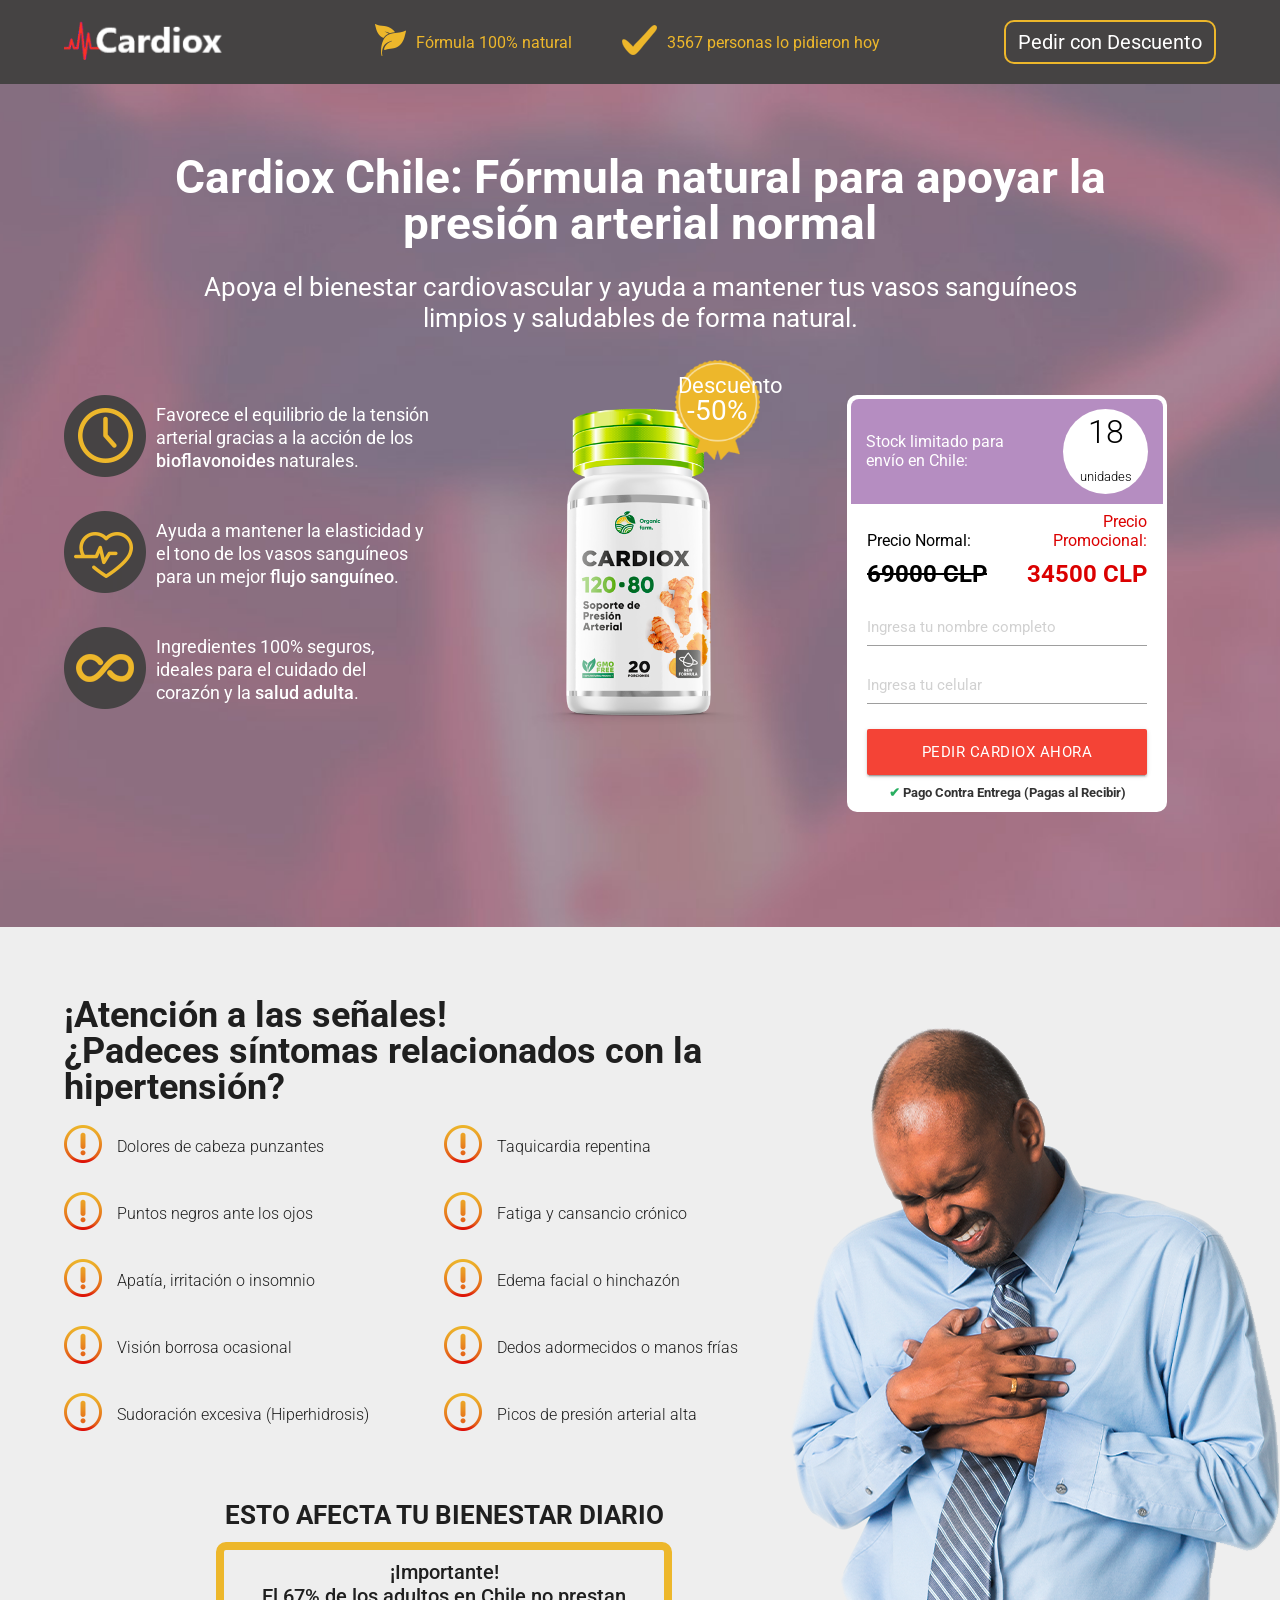
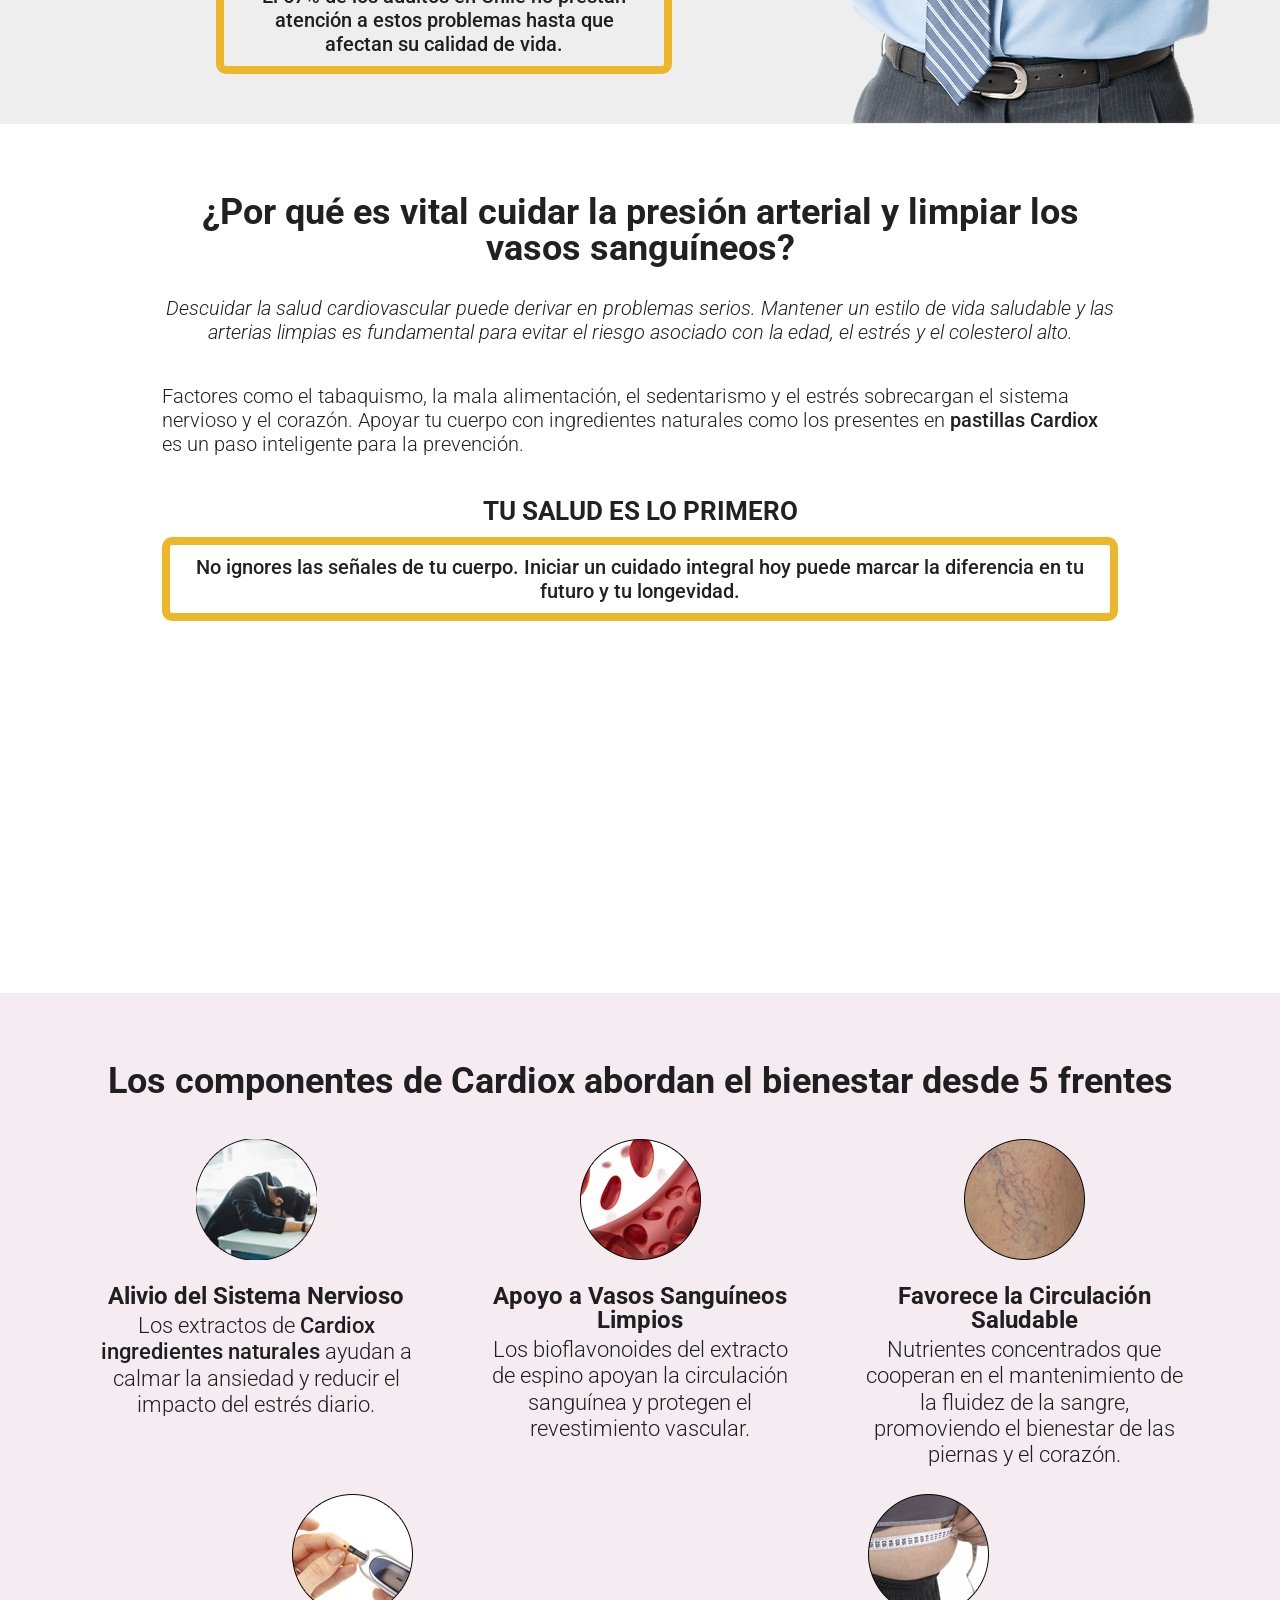
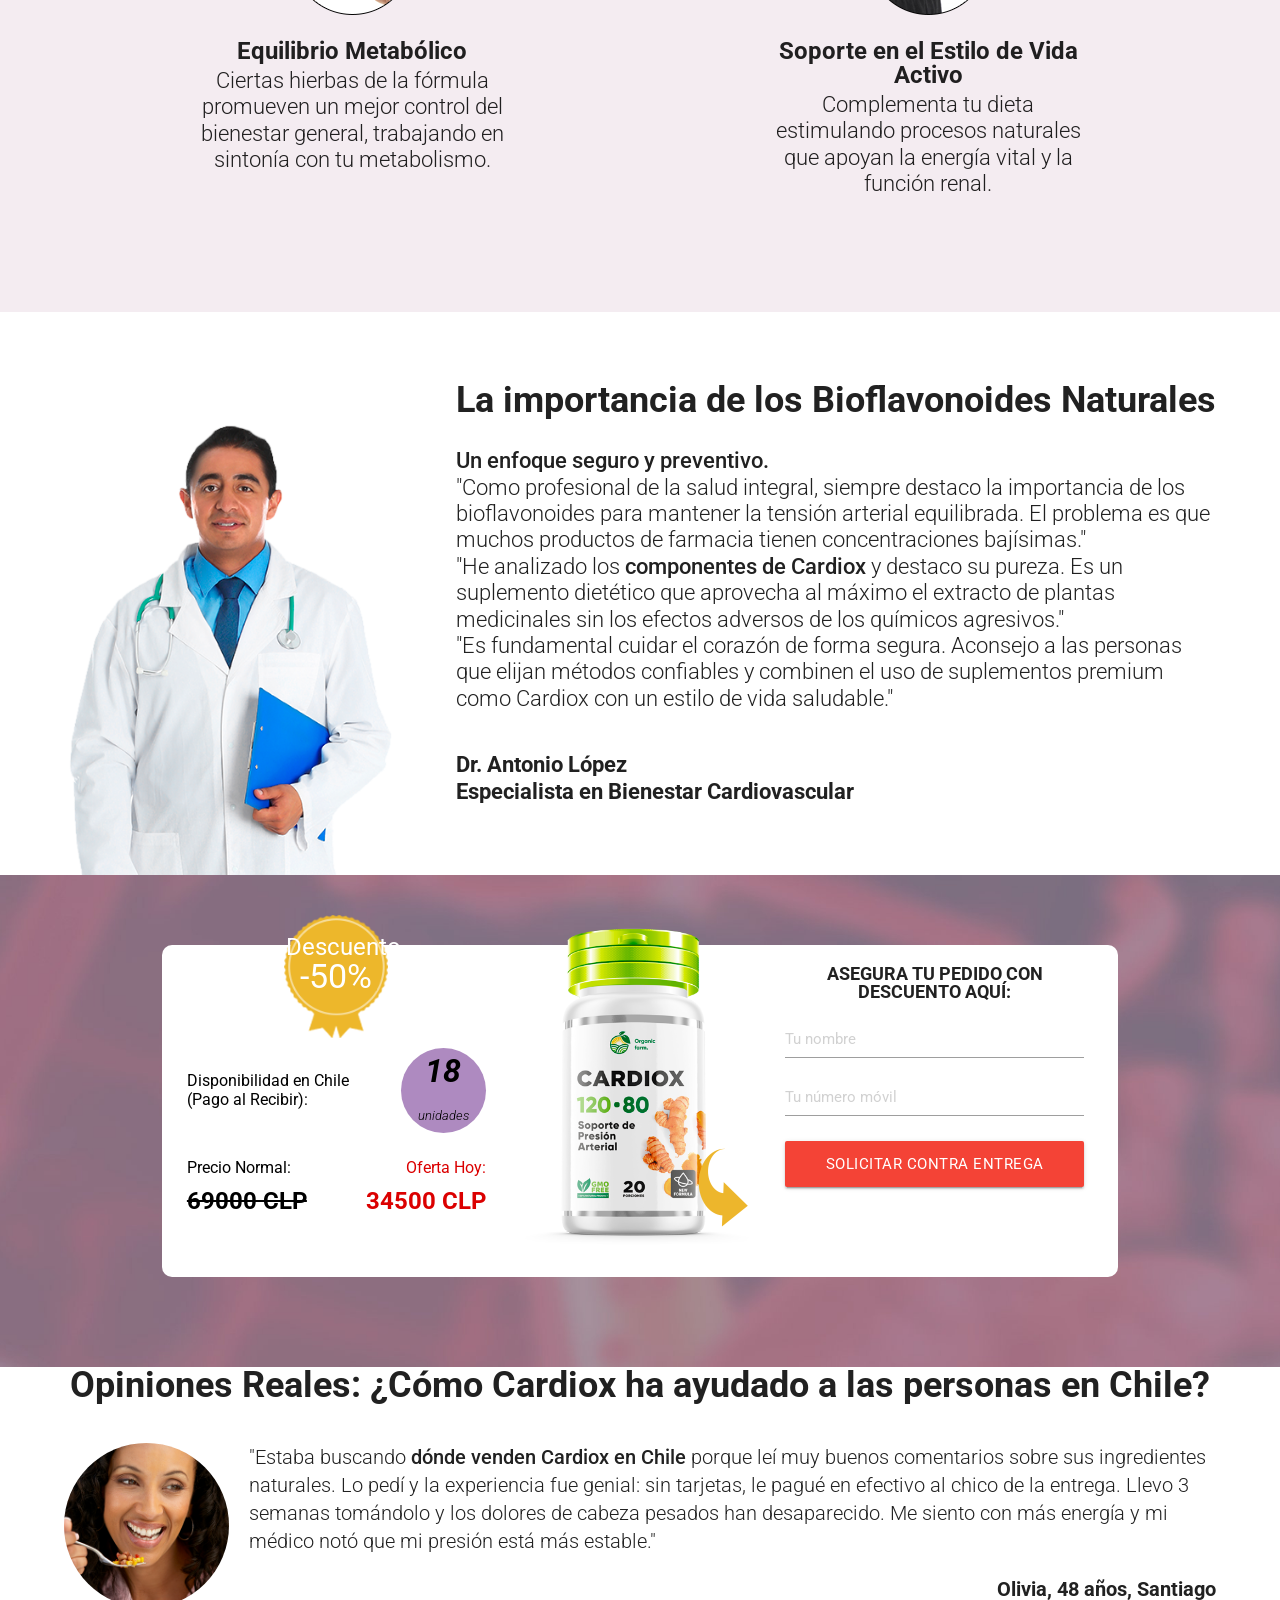
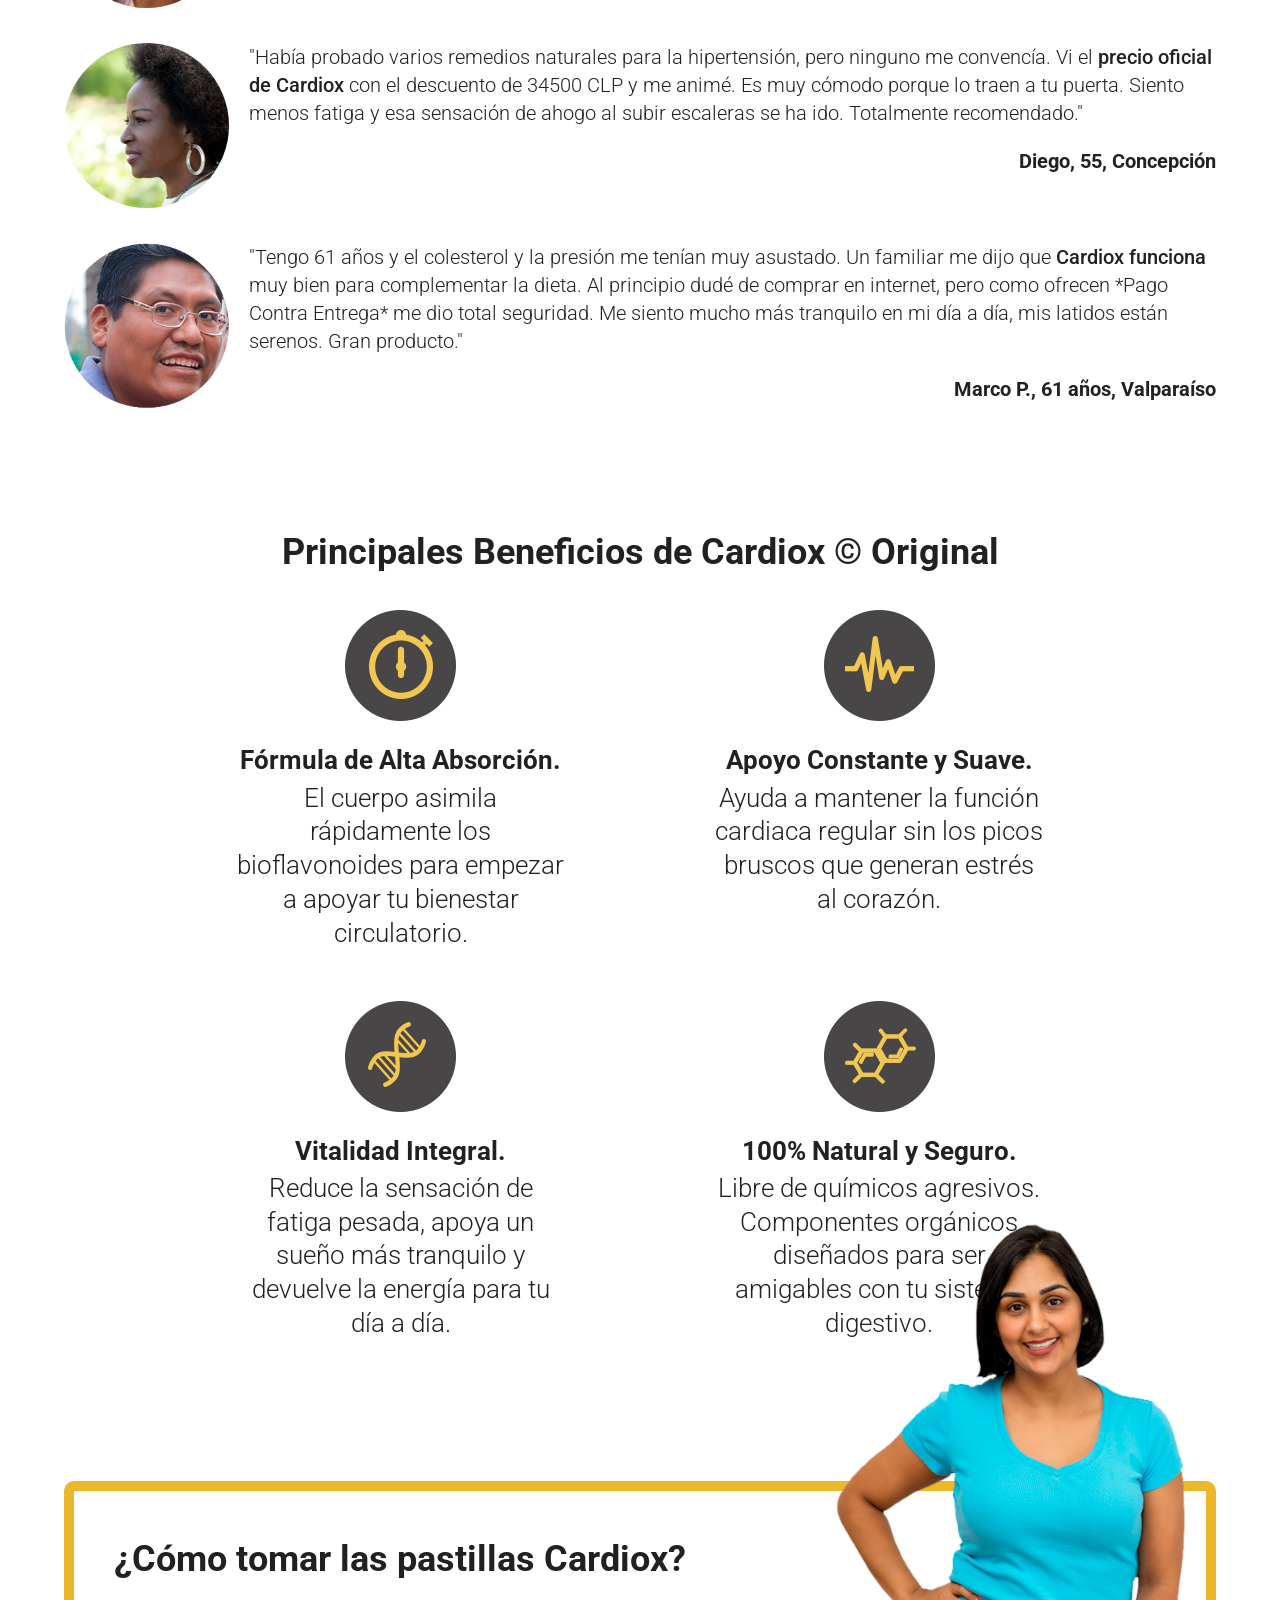
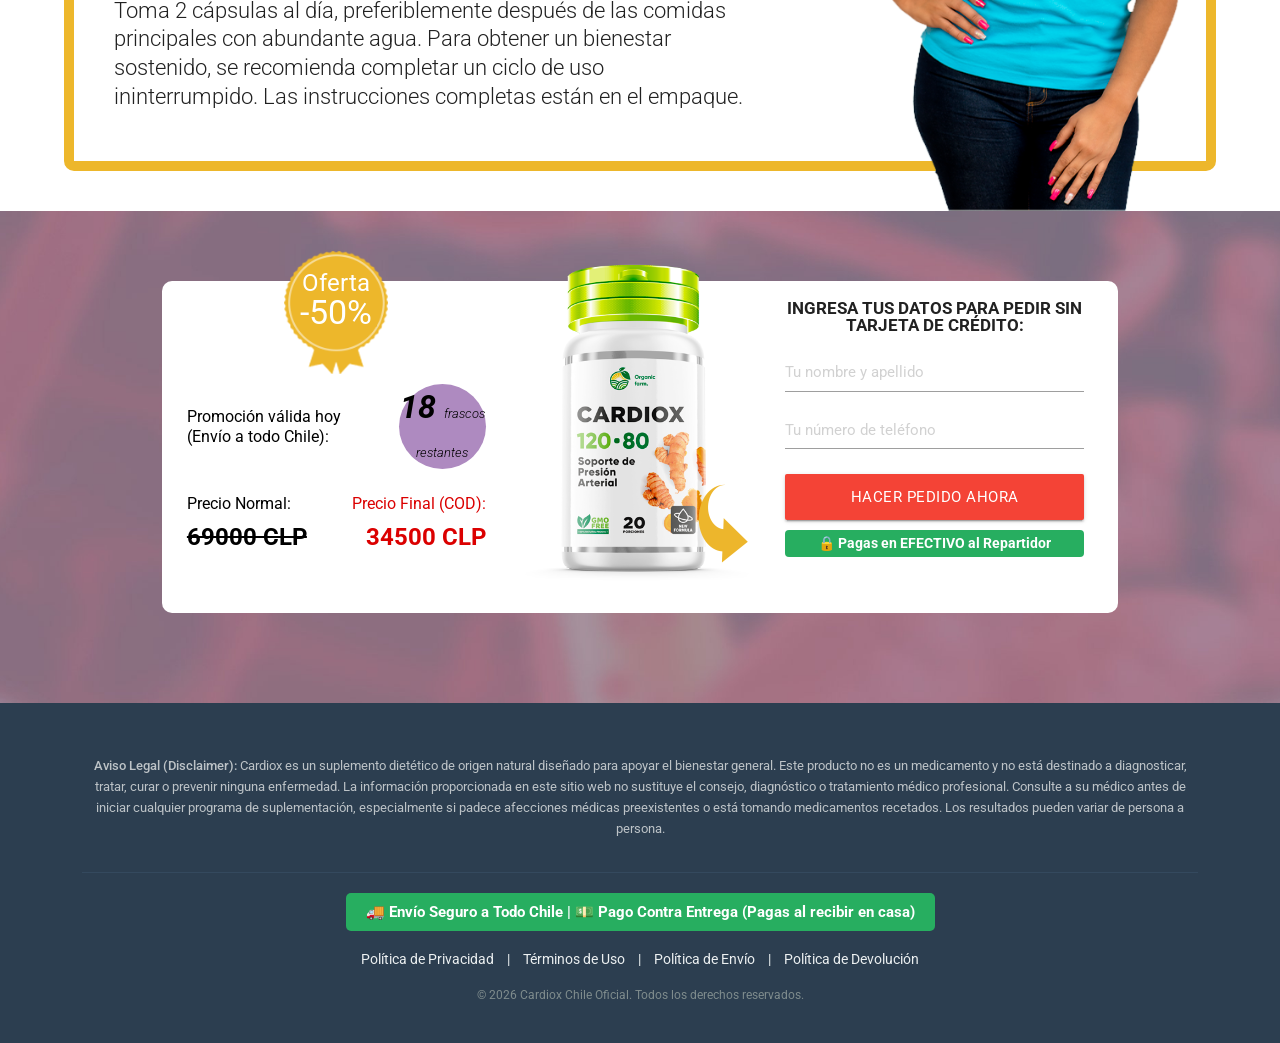
==== index.html @ fc28c88a "Update index.html" ====
<!DOCTYPE html>
<html lang="es-CL">
<head>
	<meta charset="UTF-8">
	<meta name="viewport" content="width=device-width, initial-scale=1.0">
	<meta http-equiv="X-UA-Compatible" content="ie=edge">
	<title>Cardiox Chile | Oferta 50% de Descuento | Pago al Recibir</title>
	<link rel="shortcut icon" href="img/favicon.png" type="image/x-icon">
	<link rel="preconnect" href="https://fonts.googleapis.com">
	<link rel="preconnect" href="https://fonts.gstatic.com" crossorigin>
	<link href="https://fonts.googleapis.com/css2?family=Roboto:wght@300;400&display=swap" rel="stylesheet">
	<link href="css/materialize.min.css" rel="stylesheet">
	<link href="css/animate.css" rel="stylesheet">
	<link href="css/style.css" rel="stylesheet">

    <script type="text/javascript" src="script_land.js" defer></script>

    <meta name="description" content="Pide Cardiox Original en Chile con un 50% de descuento. Fórmula natural para tu bienestar cardiovascular. Paga 34.500 CLP solo al recibir en casa. ¡Pide hoy!">
    <meta name="keywords" content="Cardiox, Cardiox Chile, comprar Cardiox, precio de Cardiox, Cardiox pago contra entrega, Cardiox opiniones, hipertensión">
    <link rel="canonical" href="https://cardiox-cl.vercel.app/">
    <meta name="robots" content="index, follow">
    <meta name="author" content="Cardiox Oficial">
    <meta http-equiv="content-language" content="es-CL">
    <meta name="geo.region" content="CL">

    <meta property="og:title" content="Cardiox Chile | Oferta 50% de Descuento | Pago al Recibir">
    <meta property="og:description" content="Pide Cardiox Original en Chile. Paga 34.500 CLP solo al recibir el producto en tu domicilio. Fórmula segura y natural.">
    <meta property="og:type" content="product">
    <meta property="og:url" content="https://cardiox-cl.vercel.app/">
    <meta property="og:image" content="https://cardiox-cl.vercel.app/img/cardiox-bottle.png">
    <meta property="og:locale" content="es_CL">

    <meta name="twitter:card" content="summary_large_image">
    <meta name="twitter:title" content="Cardiox Chile | Oferta 50% | Paga al Recibir">
    <meta name="twitter:description" content="Pide Cardiox Original en Chile con descuento. Paga seguro al recibir en la puerta de tu casa.">

    <link rel="dns-prefetch" href="https://fonts.googleapis.com">

    <script type="application/ld+json">
    {
      "@context": "https://schema.org",
      "@graph": [
        {
          "@type": "Product",
          "@id": "https://cardiox-cl.vercel.app/#product",
          "name": "Cardiox",
          "description": "Suplemento natural diseñado para apoyar el bienestar cardiovascular. Fórmula premium basada en ingredientes naturales. Compra segura con pago contra entrega en todo Chile.",
          "image": "https://cardiox-cl.vercel.app/img/cardiox-bottle.png",
          "brand": {
            "@type": "Brand",
            "name": "Cardiox"
          },
          "sku": "CARDIOX-CL-001",
          "offers": {
            "@type": "Offer",
            "url": "https://cardiox-cl.vercel.app/",
            "priceCurrency": "CLP",
            "price": "34500",
            "priceValidUntil": "2026-12-31",
            "itemCondition": "https://schema.org/NewCondition",
            "availability": "https://schema.org/InStock",
            "seller": {
              "@type": "Organization",
              "name": "Cardiox Chile Oficial"
            }
          },
          "aggregateRating": {
            "@type": "AggregateRating",
            "ratingValue": "4.8",
            "reviewCount": "124"
          },
          "review": [
            {
              "@type": "Review",
              "author": {
                "@type": "Person",
                "name": "María González"
              },
              "datePublished": "2025-02-15",
              "reviewBody": "Llegó muy rápido y lo mejor es que pagué directamente al repartidor. Me da mucha confianza.",
              "reviewRating": {
                "@type": "Rating",
                "ratingValue": "5"
              }
            },
            {
              "@type": "Review",
              "author": {
                "@type": "Person",
                "name": "Carlos Rodríguez"
              },
              "datePublished": "2025-03-02",
              "reviewBody": "Excelente servicio. El producto llegó sellado y pagué en efectivo. Totalmente recomendado.",
              "reviewRating": {
                "@type": "Rating",
                "ratingValue": "5"
              }
            }
          ]
        },
        {
          "@type": "FAQPage",
          "@id": "https://cardiox-cl.vercel.app/#faq",
          "mainEntity": [
            {
              "@type": "Question",
              "name": "¿Es seguro comprar Cardiox en Chile?",
              "acceptedAnswer": {
                "@type": "Answer",
                "text": "Sí, es 100% seguro. Utilizamos el método de Pago Contra Entrega (COD), lo que significa que no necesitas tarjeta de crédito. Pagas el producto en efectivo directamente al repartidor una vez que lo recibes en tus manos."
              }
            },
            {
              "@type": "Question",
              "name": "¿Cuál es el precio de Cardiox?",
              "acceptedAnswer": {
                "@type": "Answer",
                "text": "Actualmente tenemos una oferta especial del 50% de descuento. El precio final es de 34.500 CLP por unidad. No hay cargos ocultos."
              }
            },
            {
              "@type": "Question",
              "name": "¿Cuánto tarda en llegar el envío?",
              "acceptedAnswer": {
                "@type": "Answer",
                "text": "Los envíos se procesan rápidamente. Dependiendo de tu ubicación en Chile, la entrega suele realizarse en un plazo de 2 a 5 días hábiles."
              }
            }
          ]
        },
        {
          "@type": "WebSite",
          "@id": "https://cardiox-cl.vercel.app/#website",
          "url": "https://cardiox-cl.vercel.app/",
          "name": "Cardiox Chile Oficial"
        },
        {
          "@type": "MedicalWebPage",
          "@id": "https://cardiox-cl.vercel.app/#medicalpage",
          "about": {
            "@type": "HealthTopicContent",
            "name": "Salud Cardiovascular y Suplementos Naturales"
          }
        }
      ]
    }
    </script>

	<script async src="https://www.googletagmanager.com/gtag/js?id=AW-17644103603"></script>
    <script>
      window.dataLayer = window.dataLayer || [];
      function gtag(){dataLayer.push(arguments);}
      gtag('js', new Date());
      gtag('config', 'AW-17644103603');
    </script>

	<script defer
  data-tag="CDPXo0N9KJPqARVeEL4ZQn"
  src="https://cdn.cckdl.com/js/base.min.js">
</script>

	<meta name="google-site-verification" content="OZ9y92gjrVGx7BCZrwjEiJqnUBSMea5Pd7iJuMbMOGk" />
</head>
<body>

	<div class="preloader-background" style="display:none">
		<div class="preloader-wrapper big active" style="display:none">
			<div class="spinner-layer spinner-blue-only">
				<div class="circle-clipper left">
					<div class="circle"></div>
				</div>
				<div class="gap-patch">
					<div class="circle"></div>
				</div>
				<div class="circle-clipper right">
					<div class="circle"></div>
				</div>
			</div>
		</div>
	</div>
	<main>
		<header>
			<div class="container">
				<div class="row m-0">
					<div class="col xl12 l12 m12 s12">
						<div class="headerContent">
							<div class="logoBox img_box"><img alt="Cardiox Original Logo" src="img/logo.png"></div>
							<div class="headerContent-items">
								<div class="headerItem">
									<div class="headerItem-icon"><img alt="Fórmula 100% orgânica" src="img/headericon_01.png"></div>
									<div class="headerItem-text">Fórmula 100% natural</div>
								</div>
								<div class="headerItem">
									<div class="headerItem-icon"><img alt="Pedidos de Cardiox" src="img/headericon_02.png"></div>
									<div class="headerItem-text">3567 personas lo pidieron hoy</div>
								</div>
							</div>
							<a href="#form" class="headerButton" >Pedir con Descuento</a>
						</div>
					</div>
				</div>
			</div>
		</header>
        
		<section class="block_01">
			<div class="container">
				<div class="row">
					<div class="col xl10 offset-xl1 l12 m12 s12">
						<h1 class="block_01-title">Cardiox Chile: Fórmula natural para apoyar la presión arterial normal</h1>
						<p class="block_01-subtitle">Apoya el bienestar cardiovascular y ayuda a mantener tus vasos sanguíneos limpios y saludables de forma natural.</p>
					</div>
				</div>
				<div class="row">
					<div class="col xl4 l4 m12 s12">
						<div class="plusesItem dflex">
							<div class="img_box plusesItem-icon"><img alt="Normaliza la presión" src="img/plusico_01.png"></div>
							<div class="plusesItem-text">Favorece el equilibrio de la tensión arterial gracias a la acción de los <strong>bioflavonoides</strong> naturales.</div>
						</div>
						<div class="plusesItem dflex">
							<div class="img_box plusesItem-icon"><img alt="Elasticidad de vasos" src="img/plusico_02.png"></div>
							<div class="plusesItem-text">Ayuda a mantener la elasticidad y el tono de los vasos sanguíneos para un mejor <strong>flujo sanguíneo</strong>.</div>
						</div>
						<div class="plusesItem dflex">
							<div class="img_box plusesItem-icon"><img alt="Seguro y natural" src="img/plusico_03.png"></div>
							<div class="plusesItem-text">Ingredientes 100% seguros, ideales para el cuidado del corazón y la <strong>salud adulta</strong>.</div>
						</div>
					</div>
					<div class="col xl4 l4 m6 s12">
						<div class="img_box productBox">
							<img alt="Botella de Cardiox 34500 CLP" src="img/product.png">
							<div class="obj saleBox">Descuento <span> -50% </span></div>
						</div>
					</div>
					<div class="col xl4 l4 m6 s12">
						<div class="formBox">
							<div class="dflex formBox-header">
								<div class="formBox-header__text">Stock limitado para envío en Chile:</div>
								<div class="valign-wrapper formBox-header__count">
									<div><span class="countBox"> 18 </span><b> unidades </b></div>
								</div>
							</div>
							<div class="formBox-content">
								<div class="dflex priceBox">
									<div class="priceBox-item">
										<div class="oldPrice">
											<div class="priceBox-title">Precio Normal:</div>
											<div class="priceBox-info al-cost-promo"> 69000 CLP</div>
										</div>
									</div>
									<div class="priceBox-item">
										<div class="newPrice">
											<div class="priceBox-title">Precio Promocional:</div>
											<div class="priceBox-info al-cost"> 34500 CLP</div>
										</div>
									</div>
								</div>
								<div class="orderForm">
									<form class="orderForm al-form" id="order_form" method="POST" action="/land/order">
										<select class="al-country" name="country" style="display:none"></select>
										<div class="input-field">
											<input id="name" name="name" placeholder="Ingresa tu nombre completo" type="text" required>
										</div>
										<div class="input-field">
											<input class="only_number" id="phone" name="phone" placeholder="Ingresa tu celular" type="tel" required>
										</div>
										<div class="buttonBox">
											<button class="waves-effect btn red button__text customBtn" type="submit">Pedir Cardiox Ahora</button>
                                            <div style="text-align: center; margin-top: 10px; font-size: 13px; color: #333; font-weight: bold;">
                                                <span style="color: #27ae60;">✔</span> Pago Contra Entrega (Pagas al Recibir)
                                            </div>
										</div>
									</form>
								</div>
							</div>
						</div>
					</div>
				</div>
			</div>
		</section>

		<section class="block_02">
			<div class="container">
				<div class="obj objBox1"><img alt="Hombre con hipertensión" class="lazy" src="img/men.png"></div>
				<div class="row m-0">
					<div class="col xl8 l8 m12 s12">
                        <h2 class="block_02-title"><span> ¡Atención a las señales! </span> ¿Padeces síntomas relacionados con la hipertensión?</h2>
						<div class="dflex symptomBox">
							<div class="dflex symptomBox-item">
								<div class="symptomItem-icon"><img alt="Síntoma" src="img/attantion.png"></div>
								<div class="symptomItem-text">Dolores de cabeza punzantes</div>
							</div>
							<div class="dflex symptomBox-item">
								<div class="symptomItem-icon"><img alt="Síntoma" src="img/attantion.png"></div>
								<div class="symptomItem-text">Taquicardia repentina</div>
							</div>
							<div class="dflex symptomBox-item">
								<div class="symptomItem-icon"><img alt="Síntoma" src="img/attantion.png"></div>
								<div class="symptomItem-text">Puntos negros ante los ojos</div>
							</div>
							<div class="dflex symptomBox-item">
								<div class="symptomItem-icon"><img alt="Síntoma" src="img/attantion.png"></div>
								<div class="symptomItem-text">Fatiga y cansancio crónico</div>
							</div>
							<div class="dflex symptomBox-item">
								<div class="symptomItem-icon"><img alt="Síntoma" src="img/attantion.png"></div>
								<div class="symptomItem-text">Apatía, irritación o insomnio</div>
							</div>
							<div class="dflex symptomBox-item">
								<div class="symptomItem-icon"><img alt="Síntoma" src="img/attantion.png"></div>
								<div class="symptomItem-text">Edema facial o hinchazón</div>
							</div>
							<div class="dflex symptomBox-item">
								<div class="symptomItem-icon"><img alt="Síntoma" src="img/attantion.png"></div>
								<div class="symptomItem-text">Visión borrosa ocasional</div>
							</div>
							<div class="dflex symptomBox-item">
								<div class="symptomItem-icon"><img alt="Síntoma" src="img/attantion.png"></div>
								<div class="symptomItem-text">Dedos adormecidos o manos frías</div>
							</div>
							<div class="dflex symptomBox-item">
								<div class="symptomItem-icon"><img alt="Síntoma" src="img/attantion.png"></div>
								<div class="symptomItem-text">Sudoración excesiva (Hiperhidrosis)</div>
							</div>
							<div class="dflex symptomBox-item">
								<div class="symptomItem-icon"><img alt="Síntoma" src="img/attantion.png"></div>
								<div class="symptomItem-text">Picos de presión arterial alta</div>
							</div>
						</div>
						<div class="bannerBox">
							<div class="bannerBox-title">ESTO AFECTA TU BIENESTAR DIARIO</div>
							<div class="bannerBox-text"><span> ¡Importante! </span> El 67% de los adultos en Chile no prestan atención a estos problemas hasta que afectan su calidad de vida.</div>
						</div>
					</div>
				</div>
			</div>
		</section>

		<section class="block_03">
			<div class="container">
				<div class="row">
					<div class="col xl10 offset-xl1 l12 m12 s12">
                        <h2 class="block_03-title">¿Por qué es vital cuidar la presión arterial y limpiar los vasos sanguíneos?</h2>
						<div class="block_03-subtitle center-align">
							<i>
								Descuidar la salud cardiovascular puede derivar en problemas serios. Mantener un estilo de vida saludable y las arterias limpias es fundamental para evitar el riesgo asociado con la edad, el estrés y el colesterol alto.
							</i>
						</div>
						<div class="block_03-subtitle">
							Factores como el tabaquismo, la mala alimentación, el sedentarismo y el estrés sobrecargan el sistema nervioso y el corazón. Apoyar tu cuerpo con ingredientes naturales como los presentes en <strong>pastillas Cardiox</strong> es un paso inteligente para la prevención.
						</div>
						<div class="bannerBox">
							<div class="bannerBox-title">TU SALUD ES LO PRIMERO</div>
							<div class="bannerBox-text">No ignores las señales de tu cuerpo. Iniciar un cuidado integral hoy puede marcar la diferencia en tu futuro y tu longevidad.</div>
						</div>
					</div>
				</div>
			</div>
		</section>

		<section class="block_04 valign-wrapper parallax-container">
			<div class="parallax"><img alt="Fondo Cardiox Científico" class="lazy" src="img/bg_04.png"></div>
			<div class="container">
				<div class="row m-0">
					<div class="col xl9 l12 m12 s12">
                        <h2 class="block_04-title">La fórmula natural desarrollada para tu cuidado cardiovascular</h2>
						<div class="block_04-text">Especialistas en bienestar dedicaron años a encontrar la combinación exacta de extractos naturales de alta pureza.</div>
						<div class="block_04-text">El resultado es el suplemento dietético <strong>Cardiox Original</strong>, diseñado con los más altos estándares.</div>
						<div class="block_04-text">
							Fabricado bajo estrictas normas de calidad, este producto busca ofrecer un apoyo seguro, discreto y sin requerir recetas complicadas, confiando en el poder de la naturaleza.
						</div>
					</div>
				</div>
			</div>
		</section>

		<section class="block_05">
			<div class="container">
				<div class="row">
					<div class="col xl12 l12 m12 s12">
                        <h2 class="block_05-title">Los componentes de Cardiox abordan el bienestar desde 5 frentes</h2>
						<div class="dflex causesBox">
							<div class="causesBox-item">
								<div class="causesBox-icon img_box"><img alt="Estrés" src="img/cause_01.png"></div>
								<div class="causesBox-title">Alivio del Sistema Nervioso</div>
								<div class="causesBox-text">Los extractos de <strong>Cardiox ingredientes naturales</strong> ayudan a calmar la ansiedad y reducir el impacto del estrés diario.</div>
							</div>
							<div class="causesBox-item">
								<div class="causesBox-icon img_box"><img alt="Vasos sanguíneos" src="img/cause_02.png"></div>
								<div class="causesBox-title">Apoyo a Vasos Sanguíneos Limpios</div>
								<div class="causesBox-text">Los bioflavonoides del extracto de espino apoyan la circulación sanguínea y protegen el revestimiento vascular.</div>
							</div>
							<div class="causesBox-item">
								<div class="causesBox-icon img_box"><img alt="Circulación" src="img/cause_03.png"></div>
								<div class="causesBox-title">Favorece la Circulación Saludable</div>
								<div class="causesBox-text">
									Nutrientes concentrados que cooperan en el mantenimiento de la fluidez de la sangre, promoviendo el bienestar de las piernas y el corazón.
								</div>
							</div>
							<div class="causesBox-item">
								<div class="causesBox-icon img_box"><img alt="Niveles de azúcar" src="img/cause_04.png"></div>
								<div class="causesBox-title">Equilibrio Metabólico</div>
								<div class="causesBox-text">Ciertas hierbas de la fórmula promueven un mejor control del bienestar general, trabajando en sintonía con tu metabolismo.</div>
							</div>
							<div class="causesBox-item">
								<div class="causesBox-icon img_box"><img alt="Peso" src="img/cause_05.png"></div>
								<div class="causesBox-title">Soporte en el Estilo de Vida Activo</div>
								<div class="causesBox-text">Complementa tu dieta estimulando procesos naturales que apoyan la energía vital y la función renal.</div>
							</div>
						</div>
					</div>
				</div>
			</div>
		</section>

		<section class="block_06">
			<div class="container">
				<div class="obj objBox2"><img alt="Opinión Médico" class="lazy" src="img/expert.png"></div>
				<div class="row m-0">
					<div class="col xl8 offset-xl4 l10 offset-l2 m12 s12">
                        <h2 class="block_06-title">La importancia de los Bioflavonoides Naturales</h2>
						<div class="block_06-text"><strong>Un enfoque seguro y preventivo.</strong></div>
						<div class="block_06-text">
							"Como profesional de la salud integral, siempre destaco la importancia de los bioflavonoides para mantener la tensión arterial equilibrada. El problema es que muchos productos de farmacia tienen concentraciones bajísimas."
						</div>
						<div class="block_06-text">
							"He analizado los <strong>componentes de Cardiox</strong> y destaco su pureza. Es un suplemento dietético que aprovecha al máximo el extracto de plantas medicinales sin los efectos adversos de los químicos agresivos."
						</div>
						<div class="block_06-text">
							"Es fundamental cuidar el corazón de forma segura. Aconsejo a las personas que elijan métodos confiables y combinen el uso de suplementos premium como Cardiox con un estilo de vida saludable."
						</div>
						<div class="expertName"><span> Dr. Antonio López </span> Especialista en Bienestar Cardiovascular</div>
					</div>
				</div>
			</div>
		</section>

		<section class="block_07">
			<div class="container">
				<div class="row">
					<div class="col xl10 offset-xl1 l12 m6 offset-m4 s12">
						<div class="dflex customForm">
							<div class="customForm-item">
								<div class="saleBox">Descuento <span> -50% </span></div>
								<div class="dflex customForm-header">
									<div class="formBox-header__text">Disponibilidad en Chile (Pago al Recibir):</div>
									<div class="valign-wrapper formBox-header__count">
										<div><span class="countBox"> 18 </span><b> unidades </b></div>
									</div>
								</div>
								<div class="dflex priceBox">
									<div class="priceBox-item">
										<div class="oldPrice">
											<div class="priceBox-title">Precio Normal:</div>
											<div class="priceBox-info al-cost-promo"> 69000 CLP</div>
										</div>
									</div>
									<div class="priceBox-item">
										<div class="newPrice">
											<div class="priceBox-title">Oferta Hoy:</div>
											<div class="priceBox-info al-cost"> 34500 CLP</div>
										</div>
									</div>
								</div>
							</div>
							<div class="customForm-item">
								<div class="img_box productBox"><img alt="Comprar Cardiox en Chile" src="img/product.png"><img alt="Flecha de descuento" class="obj objArrow" src="img/arrow.png"></div>
							</div>
							<div class="customForm-item">
								<h3 class="customForm-title" style="font-size: 1.2rem; font-weight:bold;">Asegura tu pedido con descuento aquí:</h3>
								<form class="orderForm al-form" id="order_form" method="POST" action="/land/order">
									<select class="al-country" name="country" style="display:none"></select>
									<div class="input-field">
										<input id="name" name="name" placeholder="Tu nombre" type="text" required>
									</div>
									<div class="input-field">
										<input class="only_number" id="phone" name="phone" placeholder="Tu número móvil" type="tel" required>
									</div>
									<div class="buttonBox">
										<button class="waves-effect btn red button__text customBtn" type="submit">Solicitar Contra Entrega</button>
									</div>
								</form>
							</div>
						</div>
					</div>
				</div>
			</div>
		</section>

		<section class="block_09">
			<div class="container">
				<div class="row">
					<div class="col xl12 l12 m12 s12">
                        <h2 class="block_09-title">Opiniones Reales: ¿Cómo Cardiox ha ayudado a las personas en Chile?</h2>
						<div class="reviewsBox">
							<div class="dflex reviewItem">
								<div class="reviewItem-avatar img_box"><img alt="Opiniones Cardiox" src="img/review_01.jpg"></div>
								<div class="reviewItem-text">
									"Estaba buscando <strong>dónde venden Cardiox en Chile</strong> porque leí muy buenos comentarios sobre sus ingredientes naturales. Lo pedí y la experiencia fue genial: sin tarjetas, le pagué en efectivo al chico de la entrega. Llevo 3 semanas tomándolo y los dolores de cabeza pesados han desaparecido. Me siento con más energía y mi médico notó que mi presión está más estable."
									<span class="authorName"> Olivia, 48 años, Santiago </span>
								</div>
							</div>
							<div class="dflex reviewItem">
								<div class="reviewItem-avatar img_box"><img alt="Testimonios Cardiox" src="img/review_02.jpg"></div>
								<div class="reviewItem-text">
									"Había probado varios remedios naturales para la hipertensión, pero ninguno me convencía. Vi el <strong>precio oficial de Cardiox</strong> con el descuento de 34500 CLP y me animé. Es muy cómodo porque lo traen a tu puerta. Siento menos fatiga y esa sensación de ahogo al subir escaleras se ha ido. Totalmente recomendado." <span class="authorName"> Diego, 55, Concepción </span>
								</div>
							</div>
							<div class="dflex reviewItem">
								<div class="reviewItem-avatar img_box"><img alt="Cardiox funciona" src="img/review_03.png"></div>
								<div class="reviewItem-text">
									"Tengo 61 años y el colesterol y la presión me tenían muy asustado. Un familiar me dijo que <strong>Cardiox funciona</strong> muy bien para complementar la dieta. Al principio dudé de comprar en internet, pero como ofrecen *Pago Contra Entrega* me dio total seguridad. Me siento mucho más tranquilo en mi día a día, mis latidos están serenos. Gran producto."
									<span class="authorName"> Marco P., 61 años, Valparaíso </span>
								</div>
							</div>
						</div>
					</div>
				</div>
			</div>
		</section>

		<section class="block_10">
			<div class="container">
				<div class="row">
					<div class="col xl10 offset-xl1 l12 m12 s12">
                        <h2 class="block_10-title">Principales Beneficios de Cardiox © Original</h2>
						<div class="dflex productBonus">
							<div class="bonusItem center-align">
								<div class="bonusItem-icon img_box"><img alt="Ayuda rápida" src="img/bonus_01.png"></div>
								<div class="bonusItem-title">Fórmula de Alta Absorción.</div>
								<div class="bonusItem-text">El cuerpo asimila rápidamente los bioflavonoides para empezar a apoyar tu bienestar circulatorio.</div>
							</div>
							<div class="bonusItem center-align">
								<div class="bonusItem-icon img_box"><img alt="Protección" src="img/bonus_02.png"></div>
								<div class="bonusItem-title">Apoyo Constante y Suave.</div>
								<div class="bonusItem-text">Ayuda a mantener la función cardiaca regular sin los picos bruscos que generan estrés al corazón.</div>
							</div>
							<div class="bonusItem center-align">
								<div class="bonusItem-icon img_box"><img alt="Mejora integral" src="img/bonus_03.png"></div>
								<div class="bonusItem-title">Vitalidad Integral.</div>
								<div class="bonusItem-text">Reduce la sensación de fatiga pesada, apoya un sueño más tranquilo y devuelve la energía para tu día a día.</div>
							</div>
							<div class="bonusItem center-align">
								<div class="bonusItem-icon img_box"><img alt="Natural" src="img/bonus_04.png"></div>
								<div class="bonusItem-title">100% Natural y Seguro.</div>
								<div class="bonusItem-text">Libre de químicos agresivos. Componentes orgánicos diseñados para ser amigables con tu sistema digestivo.</div>
							</div>
						</div>
					</div>
				</div>
			</div>
		</section>

		<section class="block_11">
			<div class="container">
				<div class="row">
					<div class="col xl12 l12 m12 s12">
						<div class="howToUse valign-wrapper">
							<div class="obj objBox3 img_box"><img alt="Cómo tomar Cardiox" class="lazy" src="img/women.png"></div>
							<div class="howToUse-content">
								<h3 class="howToUse-title">¿Cómo tomar las pastillas Cardiox?</h3>
								<div class="howToUse-text">Toma 2 cápsulas al día, preferiblemente después de las comidas principales con abundante agua. Para obtener un bienestar sostenido, se recomienda completar un ciclo de uso ininterrumpido. Las instrucciones completas están en el empaque.</div>
							</div>
						</div>
					</div>
				</div>
			</div>
		</section>

		<section class="block_12">
			<div class="container">
				<div class="row">
					<div class="col xl10 offset-xl1 l12 m7 offset-m4 s12">
						<div class="dflex customForm">
							<div class="customForm-item">
								<div class="saleBox">Oferta <span> -50% </span></div>
								<div class="dflex customForm-header">
									<div class="formBox-header__text">Promoción válida hoy (Envío a todo Chile):</div>
									<div class="valign-wrapper formBox-header__count">
										<div><span class="countBox"> 18 </span><b> frascos restantes </b></div>
									</div>
								</div>
								<div class="dflex priceBox">
									<div class="priceBox-item">
										<div class="oldPrice">
											<div class="priceBox-title">Precio Normal:</div>
											<div class="priceBox-info al-cost-promo"> 69000 CLP</div>
										</div>
									</div>
									<div class="priceBox-item">
										<div class="newPrice">
											<div class="priceBox-title">Precio Final (COD):</div>
											<div class="priceBox-info al-cost"> 34500 CLP</div>
										</div>
									</div>
								</div>
							</div>
							<div class="customForm-item" id="form">
								<div class="img_box productBox"><img alt="Cardiox en promoción" src="img/product.png"><img alt="Flecha" class="obj objArrow" src="img/arrow.png"></div>
							</div>
							<div class="customForm-item">
								<h3 class="customForm-title" style="font-size: 1.1rem; font-weight:bold;">Ingresa tus datos para pedir sin tarjeta de crédito:</h3>
								<form class="orderForm al-form" id="order_form" method="POST" action="/land/order">
									<select class="al-country" name="country" style="display:none"></select>
									<div class="input-field">
										<input id="name" name="name" placeholder="Tu nombre y apellido" type="text" required>
									</div>
									<div class="input-field">
										<input class="only_number" id="phone" name="phone" placeholder="Tu número de teléfono" type="tel" required>
									</div>
									<div class="buttonBox">
										<button class="waves-effect btn red button__text customBtn" type="submit">HACER PEDIDO AHORA</button>
                                        <div style="text-align: center; margin-top: 10px; font-size: 14px; color: #fff; font-weight: bold; background: #27ae60; padding: 5px; border-radius: 4px;">
                                            🔒 Pagas en EFECTIVO al Repartidor
                                        </div>
									</div>
								</form>
							</div>
						</div>
					</div>
				</div>
			</div>
		</section>
	</main>

    <footer style="background-color: #2c3e50; color: #ecf0f1; padding: 40px 20px; font-family: 'Roboto', sans-serif; text-align: center;">
        <div class="container">
            <div style="margin-bottom: 20px; border-bottom: 1px solid #34495e; padding-bottom: 20px;">
                <p style="font-size: 13px; line-height: 1.6; color: #bdc3c7;">
                    <strong>Aviso Legal (Disclaimer):</strong> Cardiox es un suplemento dietético de origen natural diseñado para apoyar el bienestar general. Este producto no es un medicamento y no está destinado a diagnosticar, tratar, curar o prevenir ninguna enfermedad. La información proporcionada en este sitio web no sustituye el consejo, diagnóstico o tratamiento médico profesional. Consulte a su médico antes de iniciar cualquier programa de suplementación, especialmente si padece afecciones médicas preexistentes o está tomando medicamentos recetados. Los resultados pueden variar de persona a persona.
                </p>
            </div>
            
            <div style="margin-bottom: 20px;">
                <span style="display: inline-block; background: #27ae60; color: white; padding: 10px 20px; border-radius: 5px; font-weight: bold; font-size: 15px;">
                    🚚 Envío Seguro a Todo Chile | 💵 Pago Contra Entrega (Pagas al recibir en casa)
                </span>
            </div>

            <div style="font-size: 14px;">
                <a href="politica-de-privacidad.html" style="color: #ecf0f1; text-decoration: none; margin: 0 10px;">Política de Privacidad</a> |
                <a href="terminos-de-uso.html" style="color: #ecf0f1; text-decoration: none; margin: 0 10px;">Términos de Uso</a> |
                <a href="politica-de-envio.html" style="color: #ecf0f1; text-decoration: none; margin: 0 10px;">Política de Envío</a> |
                <a href="politica-de-devolucion.html" style="color: #ecf0f1; text-decoration: none; margin: 0 10px;">Política de Devolución</a>
            </div>
            
            <div style="margin-top: 20px; font-size: 12px; color: #7f8c8d;">
                &copy; <script>document.write(new Date().getFullYear());</script> Cardiox Chile Oficial. Todos los derechos reservados.
            </div>
        </div>
    </footer>

	<script src="js/jquery.js"></script>
	<script src="js/terradrew.js"></script>
	<script src="/tl-validator.js?country=cl&label=false"></script>

</body>
</html>
---- css/style.css ----
/* ==========================================================================
   Author's custom styles
   ========================================================================== */
@import url('https://fonts.googleapis.com/css2?family=Roboto:wght@300;400&display=swap');


::-webkit-scrollbar-button {
    width: 3px;
    height: 0
}

::-webkit-scrollbar-track {
    background-color: #32312e;
    box-shadow: 0 0 3px #000 inset;
}

::-webkit-scrollbar-thumb {
    -webkit-border-radius: 5px;
    border-radius: 5px;
    background-color: #ff1403;
    box-shadow: 0 1px 1px #fff inset;
}

::-webkit-resizer {
    width: 3px;
    height: 0
}

::-webkit-scrollbar {
    width: 3px;
    height: 3px
}

select {
    -webkit-appearance: none;
    -moz-appearance: none;
    appearance: none;
}

select::-ms-expand {
    display: none;
}

a {
    text-decoration: none;
}

ul {
    padding: 0;
    margin: 0;
}

ul li {
    list-style-type: none;
}

h1, h2, h3, h4, h5, h6 {
    line-height: 1;
    font-weight: bold;
    margin: 0;
}

.obj {
    position: absolute;
    z-index: 1;
}

.img_box img, .obj img {
    width: 100%;
}

.m-0 {
    margin: 0;
}

.p-0 {
    padding: 0;
}

.dflex {
    display: -webkit-box;
    display: -webkit-flex;
    display: -ms-flexbox;
    display: flex;
}

main {
    overflow: hidden;
}

body {
    font-family: 'Roboto', sans-serif;
    line-height: 1.2;
    margin: 0;
    padding: 0;
}

.preloader-background {
    display: flex;
    align-items: center;
    justify-content: center;
    background-color: #020a05;
    position: fixed;
    z-index: 99999;
    top: 0;
    left: 0;
    right: 0;
    bottom: 0;
}

.spinner-blue, .spinner-blue-only {
    border-color: #ab0002;
}

section {
    padding: 70px 0;
}

.container {
    position: relative;
}

header {
    padding: 20px 0;
    background: #454343;
}

.headerContent {
    display: -webkit-box;
    display: -webkit-flex;
    display: -ms-flexbox;
    display: flex;
    align-items: center;
    justify-content: space-between;
}

.logoBox {
    align-self: flex-start;
    width: 197px;
}

.headerContent-items,
.headerItem {
    display: -webkit-box;
    display: -webkit-flex;
    display: -ms-flexbox;
    display: flex;
    align-items: center;
    justify-content: center;
}

.headerItem {
    margin: 0 20px;
}

.headerItem-text {
    font-size: 16px;
    color: #edb72b;
    margin: 0 10px;
}

.headerButton {
    max-width: 290px;
    font-size: 20px;
    font-weight: 400;
    text-align: center;
    color: #ffffff;
    cursor: pointer;
    border: 2px solid #edb72b;
    padding: 8px 12px;
    -moz-border-radius: 10px;
    -webkit-border-radius: 10px;
    -khtml-border-radius: 10px;
    border-radius: 10px;
}

.block_01 {
    padding-bottom: 95px;
    background: #2c1a23 url('../img/bg_01.jpg') no-repeat center;
    background-size: cover;
}

.block_01-title {
    font-size: 46px;
    font-weight: 700;
    text-align: center;
    color: #ffffff;
    margin-bottom: 20px;
}

.block_01-subtitle {
    font-size: 26px;
    font-weight: 400;
    text-align: center;
    color: #ffffff;
    margin-bottom: 40px;
}

.plusesItem {
    align-items: center;
    margin-bottom: 30px;
}

.plusesItem-icon {
    min-width: 82px;
    margin-right: 10px;
}

.plusesItem-text {
    font-size: 18px;
    line-height: 1.3;
    color: #ffffff;
}

.productBox {
    position: relative;
    max-width: 245px;
    margin: 0 auto;
}

.saleBox {
    width: 100px;
    right: -5px;
    top: -35px;
    font-size: 22px;
    line-height: 1;
    text-align: center;
    color: #ffffff;
    padding: 15px 10px 35px;
    background: url('../img/sale.png') no-repeat center;
    background-size: contain;
}

.saleBox span {
    font-size: 28px;
}

.formBox {
    max-width: 320px;
    padding: 4px;
    background: #fff;
    -moz-border-radius: 10px;
    -webkit-border-radius: 10px;
    -khtml-border-radius: 10px;
    border-radius: 10px;
}

.formBox-header {
    align-items: center;
    border-top-left-radius: 8px;
    border-top-right-radius: 8px;
    padding: 10px 15px 10px;
    background: #b58dc1;
}

.formBox-header__text {
    font-size: 16px;
    color: #ffffff;
    padding-right: 25px;
}

.formBox-header__count {
    justify-content: center;
    min-width: 85px;
    min-height: 85px;
    font-size: 32px;
    font-weight: 300;
    text-align: center;
    color: #000000;
    -moz-border-radius: 50%;
    -webkit-border-radius: 50%;
    -khtml-border-radius: 50%;
    border-radius: 50%;
    background: #fff;
}

.formBox-header__count b {
    font-size: 13px;
    font-weight: 300;
}

.formBox-content {
    padding: 8px 16px;
}

.priceBox {
    align-items: flex-end;
}

.priceBox-item {
    flex: 0 0 50%;
    align-items: center;
    justify-content: space-between;
}

.oldPrice {
    color: #000000;
}

.newPrice {
    text-align: right;
    color: #db0000;
}

.priceBox-title {
    font-size: 16px;
    margin-bottom: 10px;
}

.priceBox-info {
    font-size: 24px;
    font-weight: 700;
}

.oldPrice .priceBox-info {
    text-decoration: line-through;
}

.orderForm {
    margin-top: 20px;
}

.customSelect {
    outline: none;
    margin-bottom: 20px;
    background: url('../img/custom_select.png') no-repeat 95% 20px;
}

.input-field label:not(.label-icon).active {
    -webkit-transform: translateY(-14px) scale(0.8);
    transform: translateY(-14px) scale(0.8);
    -webkit-transform-origin: 0 0;
    transform-origin: 0 0;
}

input:not([type]),
input[type=text]:not(.browser-default),
input[type=password]:not(.browser-default),
input[type=email]:not(.browser-default),
input[type=url]:not(.browser-default),
input[type=time]:not(.browser-default),
input[type=date]:not(.browser-default),
input[type=datetime]:not(.browser-default),
input[type=datetime-local]:not(.browser-default),
input[type=tel]:not(.browser-default),
input[type=number]:not(.browser-default),
input[type=search]:not(.browser-default),
textarea.materialize-textarea {
    height: 2.5rem;
    box-sizing: border-box;
    color: #a8788e;
    margin-bottom: 5px;
}

input:not([type]):focus:not([readonly]),
input[type=text]:not(.browser-default):focus:not([readonly]),
input[type=password]:not(.browser-default):focus:not([readonly]),
input[type=email]:not(.browser-default):focus:not([readonly]),
input[type=url]:not(.browser-default):focus:not([readonly]),
input[type=time]:not(.browser-default):focus:not([readonly]),
input[type=date]:not(.browser-default):focus:not([readonly]),
input[type=datetime]:not(.browser-default):focus:not([readonly]),
input[type=datetime-local]:not(.browser-default):focus:not([readonly]),
input[type=tel]:not(.browser-default):focus:not([readonly]),
input[type=number]:not(.browser-default):focus:not([readonly]),
input[type=search]:not(.browser-default):focus:not([readonly]),
textarea.materialize-textarea:focus:not([readonly]) {
    border-bottom: 1px solid #a8788e;
    -webkit-box-shadow: 0 1px 0 0 #a8788e;
    box-shadow: 0 1px 0 0 #a8788e;
}

input:not([type]):focus:not([readonly]) + label,
input[type=text]:not(.browser-default):focus:not([readonly]) + label,
input[type=password]:not(.browser-default):focus:not([readonly]) + label,
input[type=email]:not(.browser-default):focus:not([readonly]) + label,
input[type=url]:not(.browser-default):focus:not([readonly]) + label,
input[type=time]:not(.browser-default):focus:not([readonly]) + label,
input[type=date]:not(.browser-default):focus:not([readonly]) + label,
input[type=datetime]:not(.browser-default):focus:not([readonly]) + label,
input[type=datetime-local]:not(.browser-default):focus:not([readonly]) + label,
input[type=tel]:not(.browser-default):focus:not([readonly]) + label,
input[type=number]:not(.browser-default):focus:not([readonly]) + label,
input[type=search]:not(.browser-default):focus:not([readonly]) + label,
textarea.materialize-textarea:focus:not([readonly]) + label {
    color: #a8788e;
}

.customBtn {
    width: 100%;
    height: 46px;
    line-height: 46px;
    margin-top: 20px;
}

.block_02 {
    padding-bottom: 50px;
    background: #eee;
}

.objBox1 {
    z-index: 1;
    width: 100%;
    max-width: 512px;
    right: -80px;
    bottom: -53px;
}

.block_02-title {
    position: relative;
    z-index: 2;
    font-size: 36px;
    font-weight: 700;
    margin-bottom: 20px;
}

.block_02-title span {
    display: block;
}

.symptomBox {
    position: relative;
    z-index: 2;
    flex-wrap: wrap;
}

.symptomBox-item {
    flex: 0 0 50%;
    align-items: center;
    margin-bottom: 25px;
    padding-right: 20px;
}

.symptomItem-icon {
    max-width: 38px;
    margin-right: 15px;
}

.symptomItem-text {
    font-size: 16px;
    font-weight: 300;
}

.block_02 .bannerBox {
    position: relative;
    z-index: 2;
    max-width: 60%;
    margin: 40px auto 0;
}

.bannerBox-title {
    font-size: 26px;
    font-weight: 700;
    text-align: center;
    text-transform: uppercase;
    margin-bottom: 10px;
}

.bannerBox-text {
    font-size: 20px;
    font-weight: 500;
    text-align: center;
    border: 8px solid #edb72b;
    padding: 10px 20px;
    -moz-border-radius: 10px;
    -webkit-border-radius: 10px;
    -khtml-border-radius: 10px;
    border-radius: 10px;
}

.bannerBox-text span {
    display: block;
}

.block_03-title {
    font-size: 36px;
    font-weight: 700;
    text-align: center;
    margin-bottom: 30px;
}

.block_03-subtitle {
    font-size: 20px;
    font-weight: 300;
    margin-bottom: 40px;
}

.block_04 {
    padding: 30px 0;
    height: auto;
    min-height: 275px;
}

.block_04-title {
    font-size: 36px;
    font-weight: 700;
    color: #ffffff;
    margin-bottom: 20px;
}

.block_04-text {
    font-size: 20px;
    font-weight: 300;
    line-height: 1.3;
    color: #ffffff;
}

.block_05 {
    background: #f4ecf1;
}

.block_05-title {
    font-size: 36px;
    font-weight: 700;
    text-align: center;
    margin-bottom: 40px;
}

.causesBox {
    flex-wrap: wrap;
    justify-content: space-around;
}

.causesBox-item {
    flex: 0 0 33%;
    text-align: center;
    padding: 0 30px;
    margin-bottom: 25px;
}

.causesBox-icon {
    display: block;
    width: 121px;
    margin: 0 auto 20px;
}

.causesBox-title {
    font-size: 24px;
    line-height: 1;
    font-weight: 700;
    margin-bottom: 5px;
}

.causesBox-text {
    font-size: 22px;
    font-weight: 300;
}

.block_06 {
    overflow: hidden;
}

.objBox2 {
    z-index: 1;
    width: 333px;
    left: 0;
    bottom: -74px;
}

.block_06-title {
    position: relative;
    z-index: 2;
    font-size: 36px;
    font-weight: 700;
    margin-bottom: 30px;
}

.block_06-text {
    position: relative;
    z-index: 2;
    font-size: 22px;
    font-weight: 300;
}

.expertName {
    position: relative;
    z-index: 2;
    font-size: 22px;
    font-weight: 700;
    margin-top: 40px;
}

.expertName span {
    display: block;
}

.block_07 {
    background: #2c1a23 url('../img/bg_01.jpg') no-repeat center;
    background-size: cover;
}

.customForm {
    flex-wrap: wrap;
    position: relative;
    padding: 20px 25px;
    background: #fff;
    -moz-border-radius: 10px;
    -webkit-border-radius: 10px;
    -khtml-border-radius: 10px;
    border-radius: 10px;
}

.customForm-item {
    position: relative;
    flex: 0 0 33%;
}

.customForm .productBox {
    margin: -50px auto 0;
}

.objArrow {
    z-index: 10;
    width: 50px!important;
    bottom: 30px;
    right: 10px;
}

.customForm-title {
    font-size: 18px;
    font-weight: 700;
    text-transform: uppercase;
    text-align: center;
    margin-bottom: 10px;
}

.customForm .saleBox {
    width: 120px;
    font-size: 24px;
    margin: -50px auto 10px;
    padding: 20px 10px 45px;
}

.customForm .saleBox span {
    font-size: 34px;
}

.customForm-header {
    align-items: center;
    margin-bottom: 25px;
}

.customForm .formBox-header__count {
    font-weight: 700;
    font-style: italic;
    background: #ae8ac0;
}

.customForm .formBox-header__text {
    color: #000000;
}

.block_08-title {
    font-size: 36px;
    font-weight: 700;
    text-align: center;
    margin-bottom: 30px;
}

.block_08 .bannerBox-text {
    line-height: 1.3;
    font-weight: 300;
    text-align: left;
    border: 3px solid #edb72b;
    margin-bottom: 30px;
}

.resultBox {
    justify-content: space-between;
}

.resultBox-item {
    flex: 0 0 49%;
    padding: 18px 22px 70px;
    -moz-border-radius: 15px;
    -webkit-border-radius: 15px;
    -khtml-border-radius: 15px;
    border-radius: 15px;
    background: -moz-linear-gradient(top, rgba(140,140,140,1) 0%, rgba(140,140,140,1) 69%, rgba(140,140,140,0) 100%);
    background: -webkit-linear-gradient(top, rgba(140,140,140,1) 0%,rgba(140,140,140,1) 69%,rgba(140,140,140,0) 100%);
    background: linear-gradient(to bottom, rgba(140,140,140,1) 0%,rgba(140,140,140,1) 69%,rgba(140,140,140,0) 100%);
    filter: progid:DXImageTransform.Microsoft.gradient( startColorstr='#8c8c8c', endColorstr='#008c8c8c',GradientType=0 );
}

.resultBox-item:last-of-type {
    background: -moz-linear-gradient(top, rgba(195,150,179,1) 0%, rgba(195,150,179,1) 69%, rgba(195,150,179,0) 100%);
    background: -webkit-linear-gradient(top, rgba(195,150,179,1) 0%,rgba(195,150,179,1) 69%,rgba(195,150,179,0) 100%);
    background: linear-gradient(to bottom, rgba(195,150,179,1) 0%,rgba(195,150,179,1) 69%,rgba(195,150,179,0) 100%);
    filter: progid:DXImageTransform.Microsoft.gradient( startColorstr='#c396b3', endColorstr='#00c396b3',GradientType=0 );
}

.resultBox-title {
    font-size: 38px;
    font-weight: 700;
    text-align: center;
    text-transform: uppercase;
    color: #ffffff;
    margin-bottom: 20px;
}

.resultBox-image {
    width: 222px;
    margin: 0 auto 30px;
}

.resultBox-info {
    font-size: 22px;
    font-weight: 700;
    color: #ffffff;
    justify-content: space-between;
    align-items: center;
}

.resultBox-percent {
    flex: 0 0 20%;
    text-align: center;
    border-left: 2px dashed #fff;
    padding: 15px 0;
    margin: 2px 0;
}

.block_09 {
    padding: 0;
}

.block_09-title {
    font-size: 36px;
    font-weight: 700;
    text-align: center;
    margin-bottom: 40px;
}

.reviewItem {
    margin-bottom: 35px;
}

.reviewItem-avatar {
    flex: 0 0 165px;
    margin-right: 20px;
    -moz-border-radius: 50%;
    -webkit-border-radius: 50%;
    -khtml-border-radius: 50%;
    border-radius: 50%;
}

.reviewItem-avatar img {
    display: block;
    -moz-border-radius: 50%;
    -webkit-border-radius: 50%;
    -khtml-border-radius: 50%;
    border-radius: 50%;
}

.reviewItem-text {
    font-size: 20px;
    font-weight: 300;
    line-height: 1.4;
}

.authorName {
    display: block;
    font-weight: 700;
    text-align: right;
    margin-top: 20px;
}

.block_10-title {
    font-size: 36px;
    font-weight: 700;
    text-align: center;
    margin-bottom: 40px;
}

.productBonus {
    flex-wrap: wrap;
    justify-content: space-around;
}

.bonusItem {
    flex: 0 0 35%;
    margin-bottom: 50px;
}

.bonusItem-icon {
    width: 111px;
    margin: 0 auto 20px;
}

.bonusItem-title {
    font-size: 26px;
    font-weight: 700;
    margin-bottom: 5px;
}

.bonusItem-text {
    font-size: 26px;
    font-weight: 300;
    line-height: 1.3;
}

.block_11 {
    padding: 0 0 20px;
}

.howToUse {
    position: relative;
    border: 10px solid #edb72b;
    padding: 50px 40px;
    -moz-border-radius: 10px;
    -webkit-border-radius: 10px;
    -khtml-border-radius: 10px;
    border-radius: 10px;
}

.howToUse-content {
    position: relative;
    z-index: 2;
    flex: 0 0 60%;
}

.howToUse-title {
    font-size: 36px;
    font-weight: 700;
    margin-bottom: 20px;
}

.howToUse-text {
    font-size: 22px;
    font-weight: 300;
    line-height: 1.3;
}

.block_12 {
    background: #2c1a23 url('../img/bg_01.jpg') no-repeat center;
    background-size: cover;
}

.objBox3 {
    z-index: 1;
    width: 350px;
    bottom: -54px;
    right: 20px;
}


@media screen and (min-width: 992px) and (max-width: 1360px) {

    .container {
        width: 90%;
    }

}

@media screen and (max-width: 1200px) {

    .objBox1 {
        right: -180px;
    }

    .objBox2 {
        left: -145px;
    }

    .objBox3 {
        right: -40px;
    }

}

@media screen and (max-width: 992px) {

    .headerContent {
        flex-wrap: wrap;
        justify-content: space-around;
    }

    .headerContent-items {
        order: 3;
        margin-top: 30px;
    }

    .objBox1 {
        opacity: .2;
    }

    .block_01-title {
        font-size: 36px;
    }

    .block_02 .bannerBox {
        max-width: 80%;
    }

    .causesBox-item {
        flex: 0 0 50%;
    }

    .objBox2 {
        opacity: .2;
        width: 400px;
        left: inherit;
        right: 0;
    }

    .customForm-item {
        flex: 0 0 100%;
    }

    .customForm-item:nth-child(2) {
        position: absolute;
        left: -200px;
        bottom: 0;
    }

    .customForm .priceBox {
        margin-bottom: 20px;
    }

    .block_04-title, .block_02-title {
        font-size: 30px;
    }

    .resultBox-title {
        font-size: 30px;
    }

    .resultBox-info {
        font-size: 18px;
    }

    .resultBox-percent {
        flex: 0 0 25%;
    }

    .bonusItem {
        flex: 0 0 45%;
    }

    .howToUse-content {
        flex: 0 0 100%;
    }

    .objBox3 {
        opacity: .3;
    }

}

@media screen and (max-width: 639px) {

    section {
        padding: 40px 0;
    }

    .logoBox {
        margin-bottom: 30px;
    }

    .headerItem {
        flex: 0 0 50%;
        margin: 0;
    }

    .block_01-title {
        font-size: 30px;
    }

    .formBox {
        margin: 0 auto;
    }

    .block_02-title, .block_03-title,
    .block_05-title, .block_08-title,
    .block_09-title, .block_10-title {
        font-size: 24px;
    }

    .symptomBox-item {
        flex: 0 0 100%;
        padding: 0;
    }

    .block_02 .bannerBox {
        max-width: 100%;
    }

    .block_04 {
        height: inherit;
    }

    .causesBox-item {
        flex: 0 0 100%;
        padding: 0 15px;
    }

    .customForm-item:nth-child(2) {
        position: relative;
        left: inherit;
    }

    .customForm .productBox {
        margin: 20px auto;
    }

    .objArrow {
        right: inherit;
        left: 10%;
        bottom: 0;
        -moz-transform: rotate(90deg);
        -webkit-transform: rotate(90deg);
        -o-transform: rotate(90deg);
        -ms-transform: rotate(90deg);
        transform: rotate(90deg);
    }

    .resultBox {
        flex-wrap: wrap;
    }

    .resultBox-item {
        flex: 0 0 100%;
    }

    .reviewItem {
        flex-wrap: wrap;
        justify-content: center;
    }

    .bonusItem {
        flex: 0 0 100%;
    }

    .bonusItem-title {
        font-size: 22px;
    }

    .bonusItem-text {
        font-size: 20px;
    }

    .howToUse {
        padding: 25px 20px;
    }

    .howToUse-title {
        font-size: 28px;
    }

    .howToUse-text {
        font-size: 20px;
    }

}
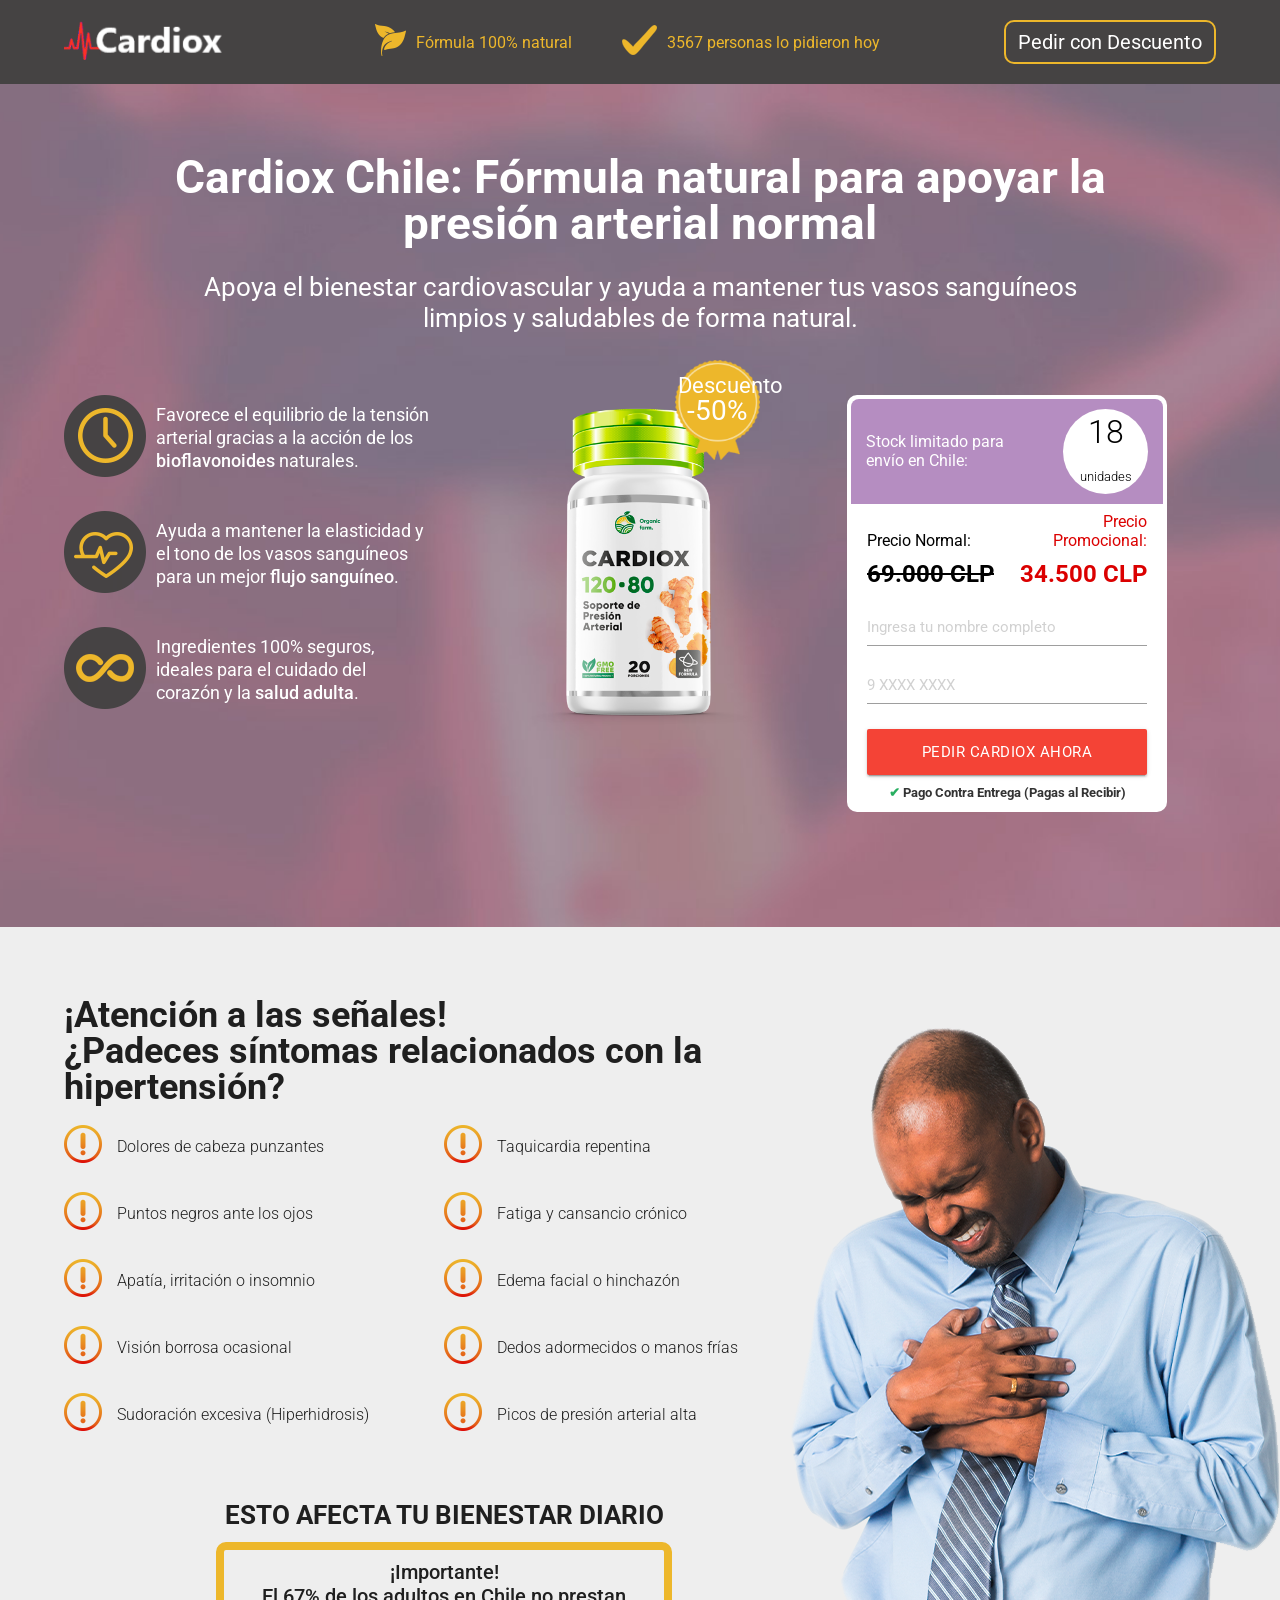
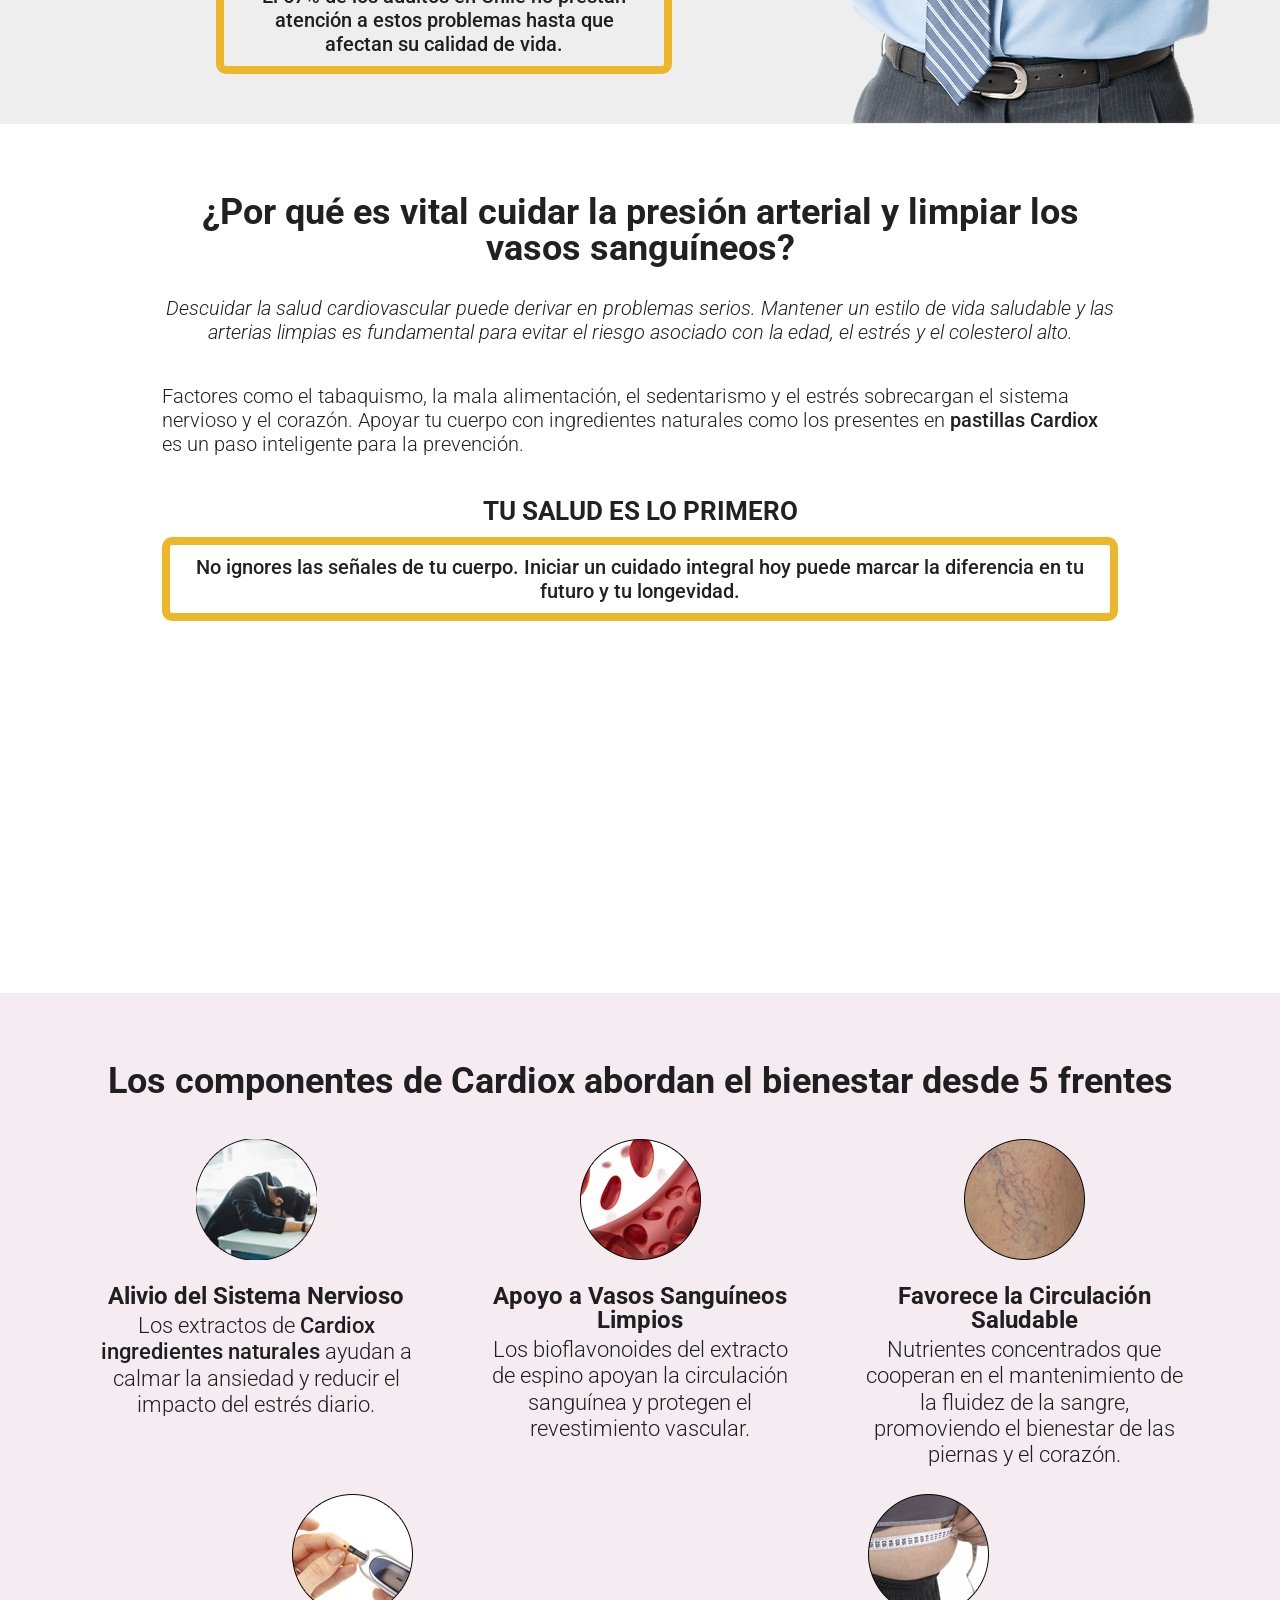
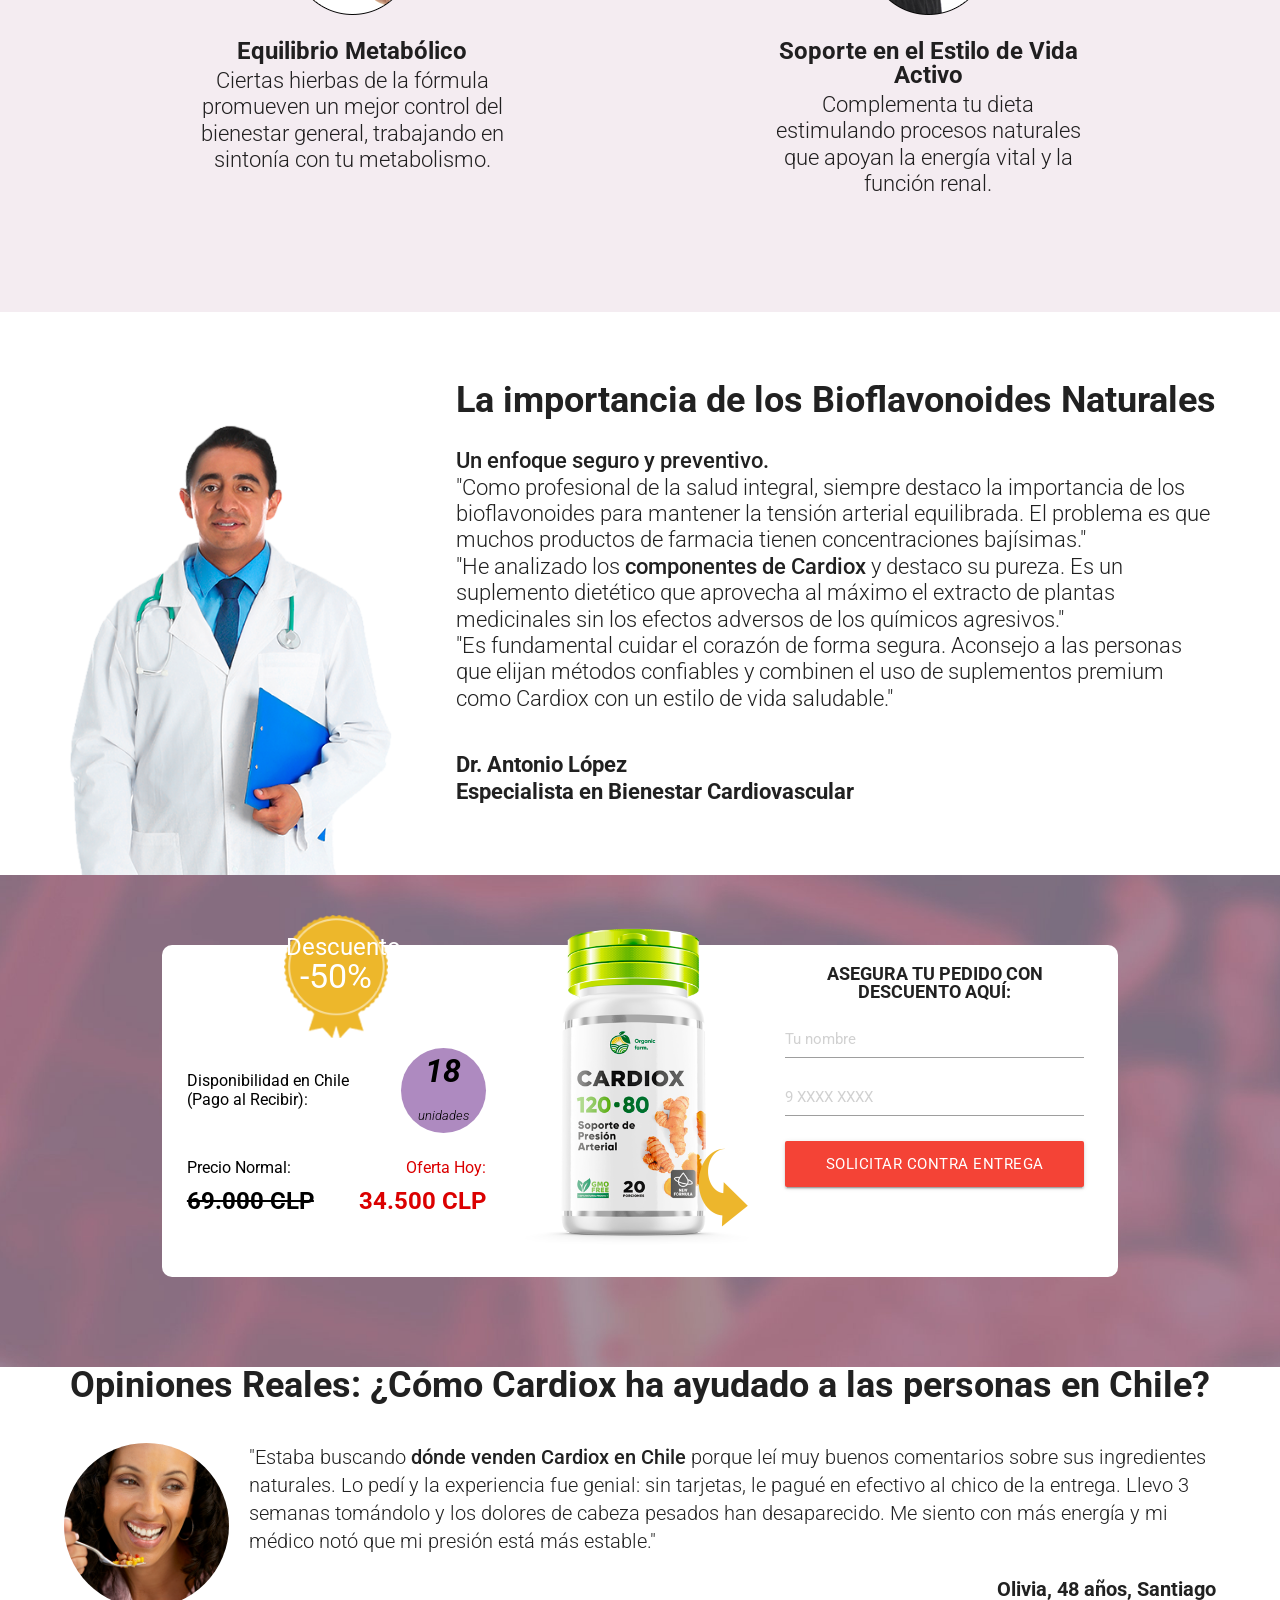
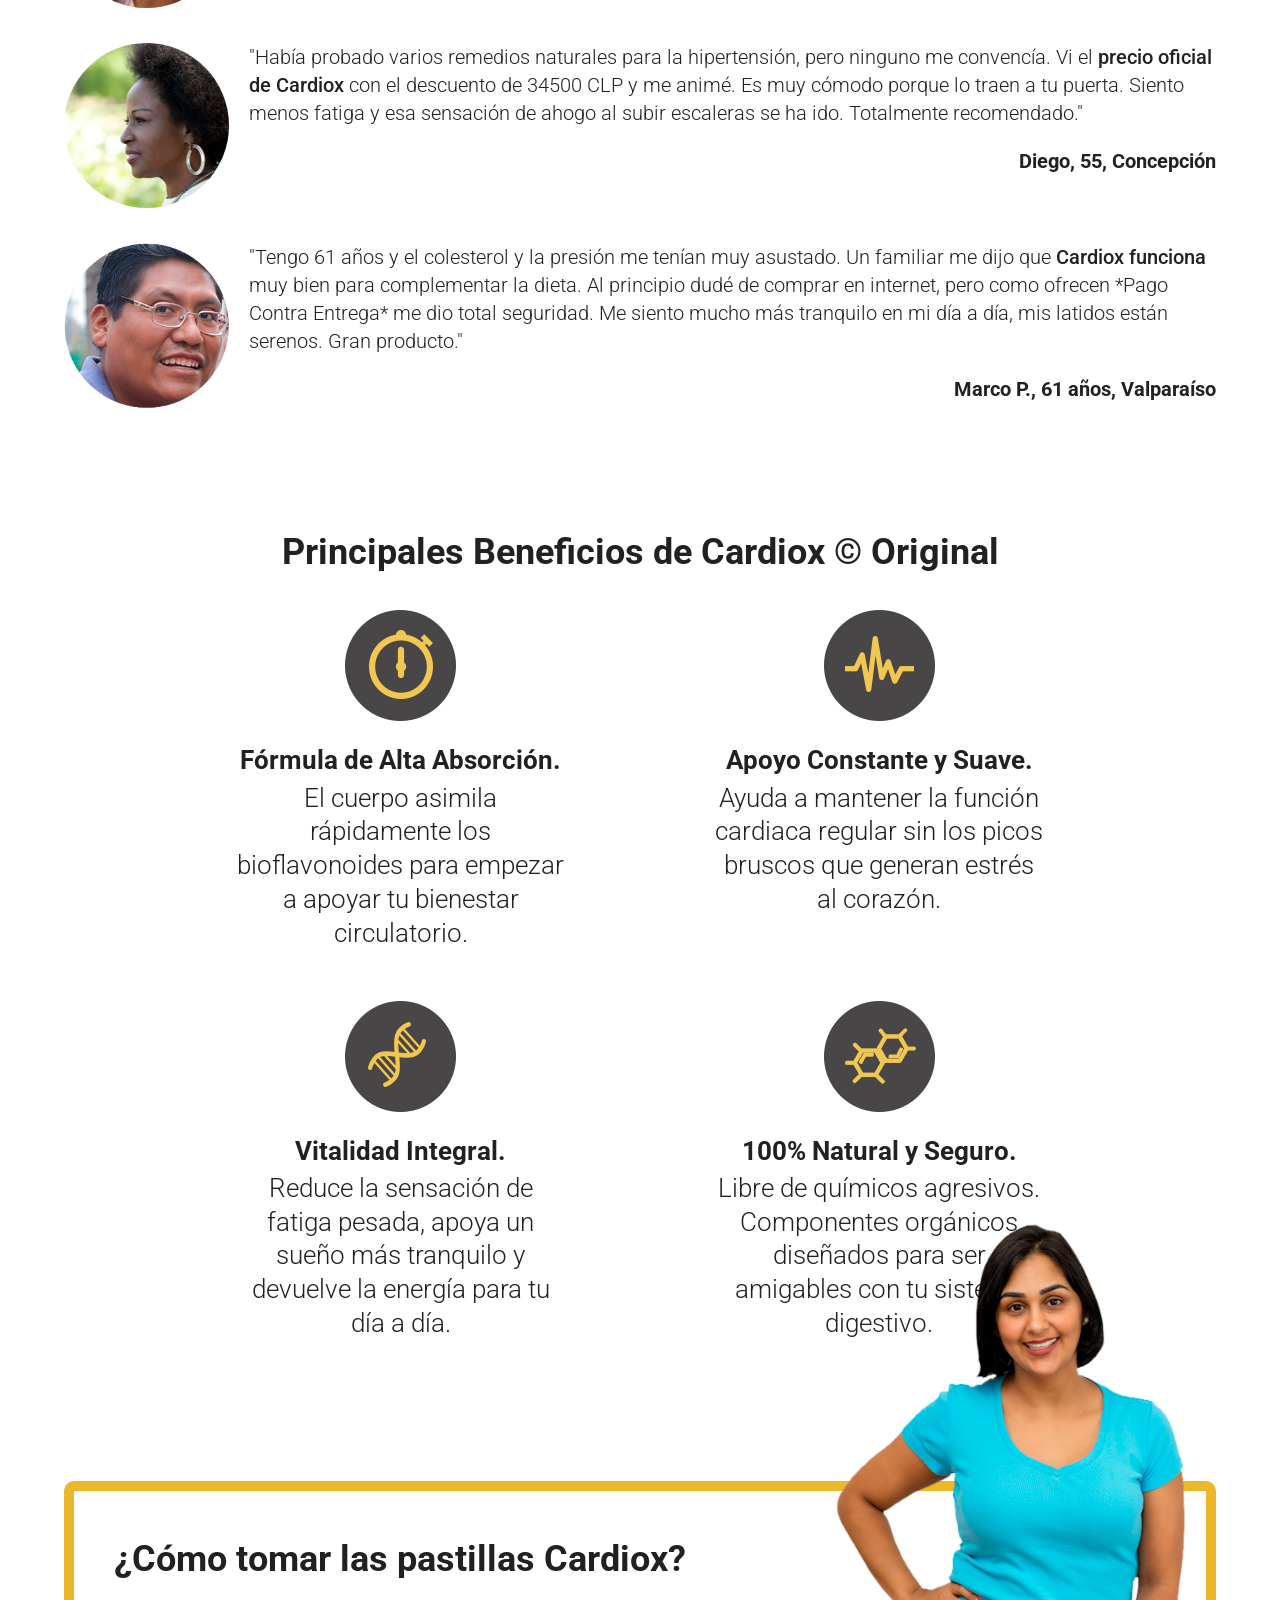
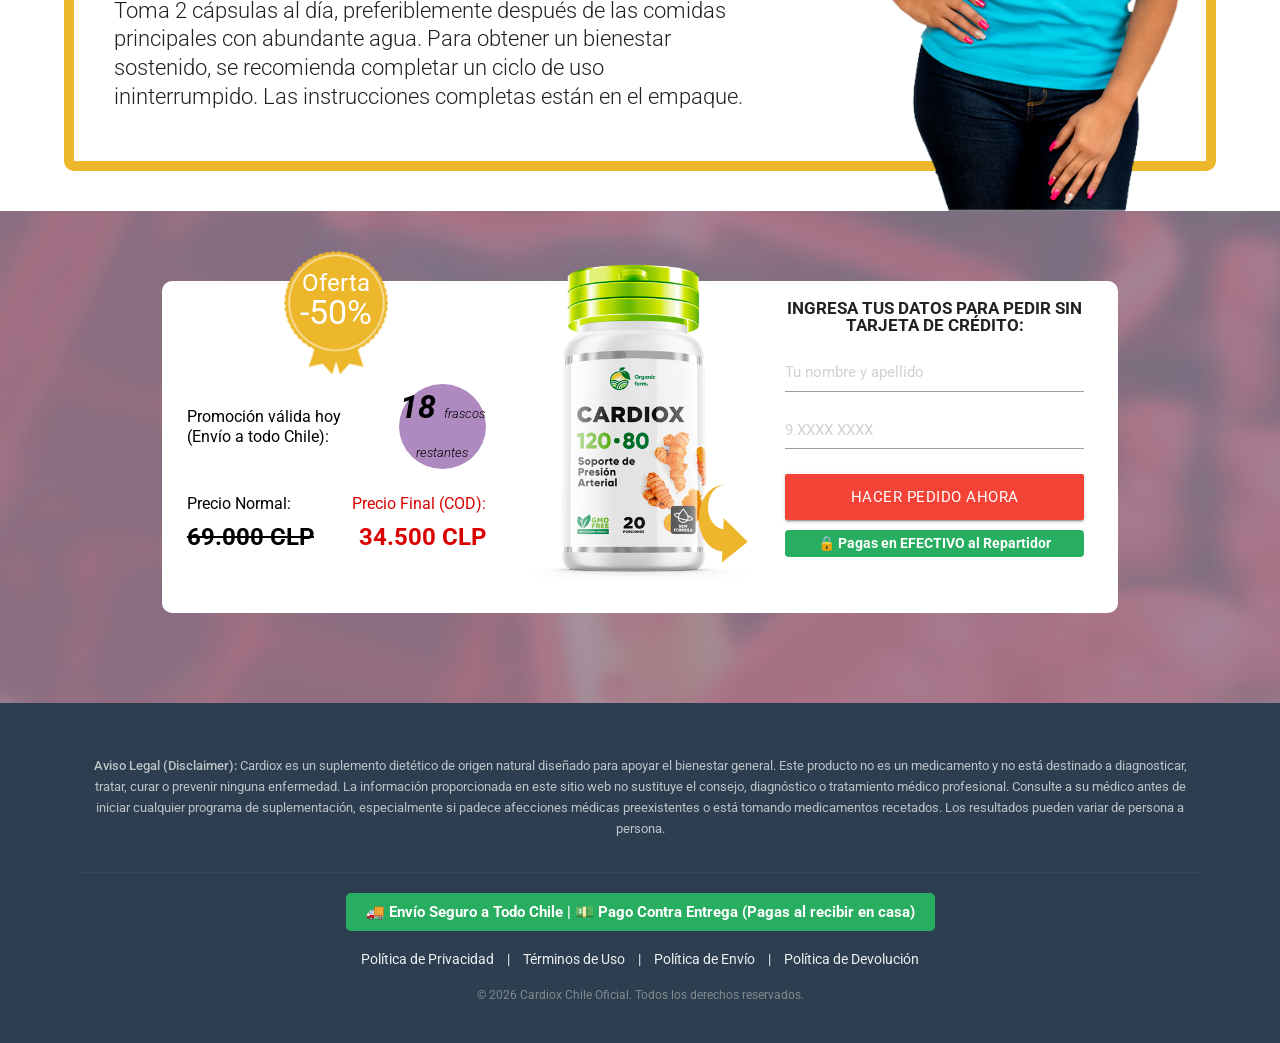
==== commit 199e1bf7: "feat: GEO phone validation CL, gclid/sub1-5 capture, cross-sell success page (Glycogen Plus)" ====
--- a/index.html
+++ b/index.html
@@ -146,20 +146,22 @@
     }
     </script>
 
-	<script async src="https://www.googletagmanager.com/gtag/js?id=AW-17644103603"></script>
-    <script>
-      window.dataLayer = window.dataLayer || [];
-      function gtag(){dataLayer.push(arguments);}
-      gtag('js', new Date());
-      gtag('config', 'AW-17644103603');
-    </script>
+<!-- Google tag (gtag.js) -->
+<script async src="https://www.googletagmanager.com/gtag/js?id=AW-17644103603"></script>
+<script>
+  window.dataLayer = window.dataLayer || [];
+  function gtag(){dataLayer.push(arguments);}
+  gtag('js', new Date());
+
+  gtag('config', 'AW-17644103603');
+</script>
 
 	<script defer
-  data-tag="CDPXo0N9KJPqARVeEL4ZQn"
+  data-tag="CDPXo0N9KJPqARVeEL4ZQn" 
   src="https://cdn.cckdl.com/js/base.min.js">
 </script>
 
-	<meta name="google-site-verification" content="OZ9y92gjrVGx7BCZrwjEiJqnUBSMea5Pd7iJuMbMOGk" />
+	<meta name="google-site-verification" content="1BCh7FNt02sswv-76LJrUwaOWtrXMAI1v58rf5ybOoA" />
 </head>
 <body>
 
@@ -255,13 +257,22 @@
 									</div>
 								</div>
 								<div class="orderForm">
-									<form class="orderForm al-form" id="order_form" method="POST" action="/land/order">
-										<select class="al-country" name="country" style="display:none"></select>
+									<form class="orderForm al-form" id="order_form_1" method="POST" action="/api/order">
+										<input type="hidden" name="country" value="CL">
+										<input type="hidden" name="gclid" value="">
+										<input type="hidden" name="sub1" value="">
+										<input type="hidden" name="sub2" value="">
+										<input type="hidden" name="sub3" value="">
+										<input type="hidden" name="sub4" value="">
+										<input type="hidden" name="sub5" value="">
+										<input type="hidden" name="utm_source" value="">
+										<input type="hidden" name="utm_medium" value="">
+										<input type="hidden" name="utm_campaign" value="">
 										<div class="input-field">
-											<input id="name" name="name" placeholder="Ingresa tu nombre completo" type="text" required>
+											<input id="name_1" name="name" placeholder="Ingresa tu nombre completo" type="text" required>
 										</div>
 										<div class="input-field">
-											<input class="only_number" id="phone" name="phone" placeholder="Ingresa tu celular" type="tel" required>
+											<input class="only_number" id="phone_1" name="phone" placeholder="9 XXXX XXXX" type="tel" inputmode="tel" maxlength="13" required>
 										</div>
 										<div class="buttonBox">
 											<button class="waves-effect btn red button__text customBtn" type="submit">Pedir Cardiox Ahora</button>
@@ -467,13 +478,22 @@
 							</div>
 							<div class="customForm-item">
 								<h3 class="customForm-title" style="font-size: 1.2rem; font-weight:bold;">Asegura tu pedido con descuento aquí:</h3>
-								<form class="orderForm al-form" id="order_form" method="POST" action="/land/order">
-									<select class="al-country" name="country" style="display:none"></select>
+								<form class="orderForm al-form" id="order_form_2" method="POST" action="/api/order">
+									<input type="hidden" name="country" value="CL">
+									<input type="hidden" name="gclid" value="">
+									<input type="hidden" name="sub1" value="">
+									<input type="hidden" name="sub2" value="">
+									<input type="hidden" name="sub3" value="">
+									<input type="hidden" name="sub4" value="">
+									<input type="hidden" name="sub5" value="">
+									<input type="hidden" name="utm_source" value="">
+									<input type="hidden" name="utm_medium" value="">
+									<input type="hidden" name="utm_campaign" value="">
 									<div class="input-field">
-										<input id="name" name="name" placeholder="Tu nombre" type="text" required>
+										<input id="name_2" name="name" placeholder="Tu nombre" type="text" required>
 									</div>
 									<div class="input-field">
-										<input class="only_number" id="phone" name="phone" placeholder="Tu número móvil" type="tel" required>
+										<input class="only_number" id="phone_2" name="phone" placeholder="9 XXXX XXXX" type="tel" inputmode="tel" maxlength="13" required>
 									</div>
 									<div class="buttonBox">
 										<button class="waves-effect btn red button__text customBtn" type="submit">Solicitar Contra Entrega</button>
@@ -599,13 +619,22 @@
 							</div>
 							<div class="customForm-item">
 								<h3 class="customForm-title" style="font-size: 1.1rem; font-weight:bold;">Ingresa tus datos para pedir sin tarjeta de crédito:</h3>
-								<form class="orderForm al-form" id="order_form" method="POST" action="/land/order">
-									<select class="al-country" name="country" style="display:none"></select>
+								<form class="orderForm al-form" id="order_form_3" method="POST" action="/api/order">
+									<input type="hidden" name="country" value="CL">
+									<input type="hidden" name="gclid" value="">
+									<input type="hidden" name="sub1" value="">
+									<input type="hidden" name="sub2" value="">
+									<input type="hidden" name="sub3" value="">
+									<input type="hidden" name="sub4" value="">
+									<input type="hidden" name="sub5" value="">
+									<input type="hidden" name="utm_source" value="">
+									<input type="hidden" name="utm_medium" value="">
+									<input type="hidden" name="utm_campaign" value="">
 									<div class="input-field">
-										<input id="name" name="name" placeholder="Tu nombre y apellido" type="text" required>
+										<input id="name_3" name="name" placeholder="Tu nombre y apellido" type="text" required>
 									</div>
 									<div class="input-field">
-										<input class="only_number" id="phone" name="phone" placeholder="Tu número de teléfono" type="tel" required>
+										<input class="only_number" id="phone_3" name="phone" placeholder="9 XXXX XXXX" type="tel" inputmode="tel" maxlength="13" required>
 									</div>
 									<div class="buttonBox">
 										<button class="waves-effect btn red button__text customBtn" type="submit">HACER PEDIDO AHORA</button>
